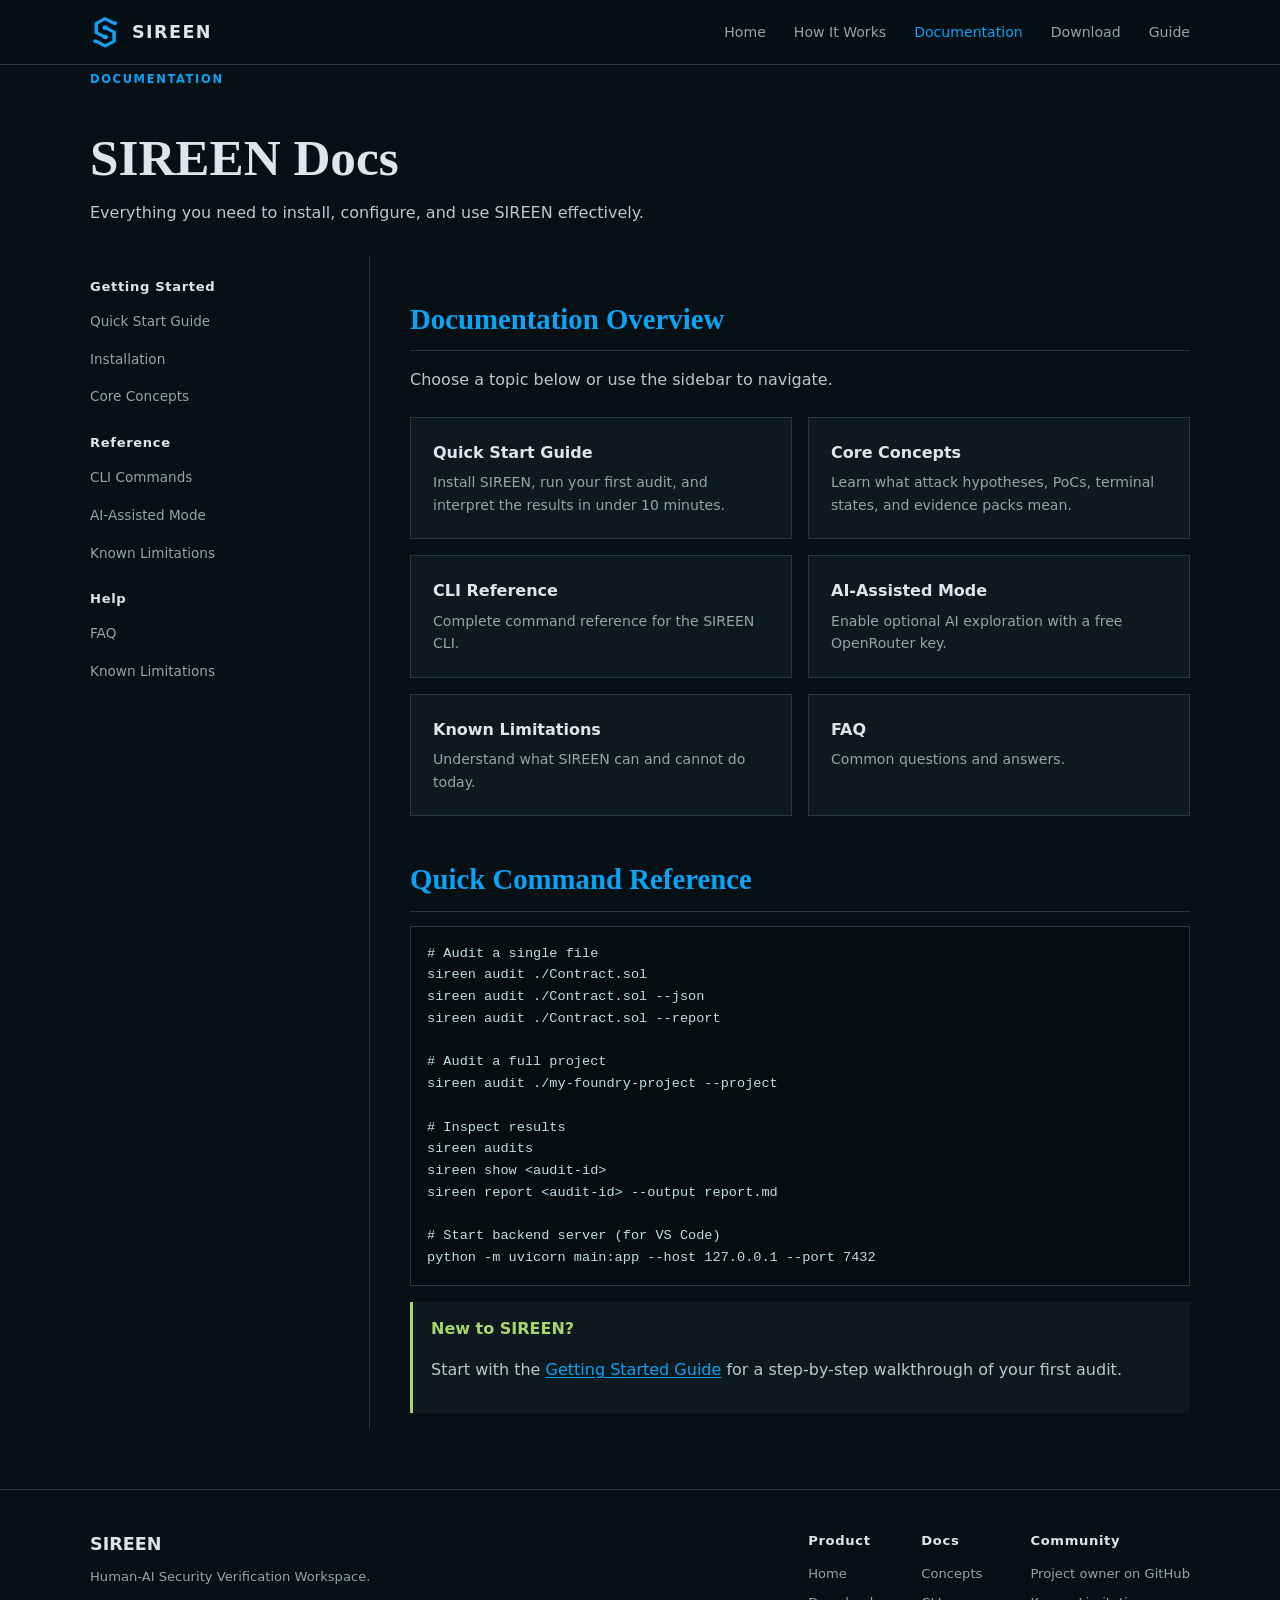
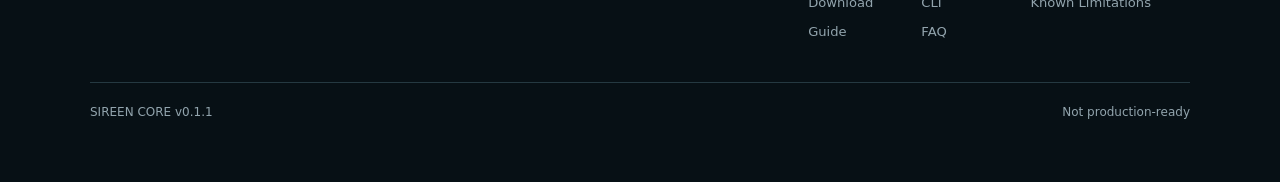
==== docs/index.html @ 5e0b79c6 "feat(website): deploy 9-page SIREEN site with honest access messaging" ====
<!doctype html>
<html lang="en">
<head>
  <meta charset="utf-8">
  <meta name="viewport" content="width=device-width, initial-scale=1">
  <title>SIREEN Documentation</title>
  <meta name="description" content="SIREEN documentation: quick start, CLI reference, concepts, AI-assisted mode, and known limitations.">
  <link rel="canonical" href="https://www.gaolaif.org/docs">

  <!-- Open Graph -->
  <meta property="og:type" content="website">
  <meta property="og:title" content="SIREEN Documentation">
  <meta property="og:description" content="SIREEN documentation: quick start, CLI reference, concepts, AI-assisted mode, and known limitations.">
  <meta property="og:url" content="https://www.gaolaif.org/docs">
  <meta property="og:image" content="https://www.gaolaif.org/og-image.png">
  <meta property="og:site_name" content="SIREEN">

  <!-- Twitter Card -->
  <meta name="twitter:card" content="summary_large_image">
  <meta name="twitter:title" content="SIREEN Documentation">
  <meta name="twitter:description" content="SIREEN documentation: quick start, CLI reference, concepts, AI-assisted mode, and known limitations.">
  <meta name="twitter:image" content="https://www.gaolaif.org/og-image.png">
  <link rel="icon" href="../icon.png">
  <style>
    :root { --ink:#dce7ed; --muted:#92a4ad; --panel:#0e191f; --line:#253941; --cyan:#0ba3f5; --lime:#a9d66c; --amber:#efbb5c; --bg:#071015; }
    * { box-sizing:border-box; } html { scroll-behavior:smooth; } body { margin:0; background:var(--bg); color:var(--ink); font:16px/1.6 system-ui, -apple-system, sans-serif; }
    a { color:var(--cyan); text-decoration:none; } a:hover { text-decoration:underline; }
    .shell { width:min(1100px, calc(100% - 40px)); margin:auto; }
    /* Accessibility: prose links must not rely on colour alone */
    main p a:not(.button), main li a, main td a { text-decoration: underline; text-underline-offset: 2px; }
    .eyebrow { color:var(--cyan); font-size:.72rem; letter-spacing:.14em; text-transform:uppercase; font-weight:600; }

    header { position:sticky; top:0; z-index:100; background:rgba(7,16,21,.92); backdrop-filter:blur(10px); border-bottom:1px solid var(--line); }
    .nav-inner { display:flex; justify-content:space-between; align-items:center; padding:16px 0; }
    .brand { display:flex; align-items:center; gap:10px; font-weight:700; letter-spacing:.08em; text-decoration:none; color:var(--ink); font-size:1.1rem; }
    .brand img { width:32px; height:32px; object-fit:contain; }
    .desktop-nav { display:flex; gap:28px; align-items:center; }
    .desktop-nav a { text-decoration:none; color:var(--muted); font-size:.88rem; transition:color .2s; }
    .desktop-nav a:hover { color:var(--cyan); }
    .mobile-menu-btn { display:none; background:none; border:1px solid var(--line); color:var(--muted); padding:8px 12px; cursor:pointer; }
    .mobile-nav { display:none; padding:16px 0; border-top:1px solid var(--line); }
    .mobile-nav a { display:block; padding:10px 0; color:var(--muted); text-decoration:none; font-size:.9rem; }

    h1 { margin:40px 0 16px; font-family:Georgia,serif; font-size:clamp(2rem,5vw,3.2rem); line-height:1.05; }
    h2 { margin:40px 0 14px; font-family:Georgia,serif; font-size:clamp(1.3rem,3.5vw,1.8rem); color:var(--cyan); }
    h3 { margin:24px 0 10px; font-size:1.05rem; color:var(--ink); }
    p { max-width:780px; color:#b9c8ce; }
    ul, ol { color:var(--muted); max-width:780px; }
    li { margin-bottom:6px; }
    pre { font-family:ui-monospace, SFMono-Regular, Consolas, monospace; display:block; overflow:auto; overflow-wrap:anywhere; padding:16px; border:1px solid var(--line); background:#050d11; color:#c1dce8; font-size:.85rem; line-height:1.6; margin:14px 0; }
    code { font-family:ui-monospace, SFMono-Regular, Consolas, monospace; background:#050d11; color:#c1dce8; padding:2px 6px; border:1px solid var(--line); font-size:.88rem; }

    .doc-grid { display:grid; grid-template-columns:280px 1fr; gap:40px; margin-top:30px; }
    .sidebar { border-right:1px solid var(--line); padding-right:24px; }
    .sidebar b { display:block; color:var(--ink); font-size:.82rem; margin:20px 0 10px; letter-spacing:.05em; }
    .sidebar a { display:block; color:var(--muted); text-decoration:none; font-size:.85rem; margin-bottom:8px; transition:color .2s; padding:4px 0; }
    .sidebar a:hover { color:var(--cyan); }
    .sidebar a.active { color:var(--cyan); font-weight:600; }
    .content { min-width:0; }
    .content h2 { border-bottom:1px solid var(--line); padding-bottom:8px; }

    .warning { padding:14px 18px; border-left:3px solid var(--amber); background:#0e191f; margin:16px 0; }
    .warning b { color:var(--amber); }
    .warning p { color:var(--muted); font-size:.85rem; margin:6px 0 0; }
    .tip { padding:14px 18px; border-left:3px solid var(--lime); background:#0e191f; margin:16px 0; }
    .tip b { color:var(--lime); }

    .card-grid { display:grid; grid-template-columns:repeat(2,1fr); gap:16px; margin:24px 0; }
    .card { padding:22px; border:1px solid var(--line); background:var(--panel); }
    .card b { display:block; color:var(--ink); margin-bottom:6px; }
    .card p { color:var(--muted); font-size:.88rem; margin:0; }

    footer { padding:40px 0 60px; border-top:1px solid var(--line); margin-top:60px; }
    .footer-inner { display:flex; justify-content:space-between; align-items:flex-start; gap:40px; flex-wrap:wrap; }
    .footer-brand { max-width:300px; }
    .footer-brand b { color:var(--ink); font-size:1.1rem; }
    .footer-brand p { color:var(--muted); font-size:.82rem; margin:8px 0 0; }
    .footer-links { display:flex; gap:48px; flex-wrap:wrap; }
    .footer-col b { display:block; color:var(--ink); font-size:.82rem; margin-bottom:12px; letter-spacing:.05em; }
    .footer-col a { display:block; color:var(--muted); text-decoration:none; font-size:.82rem; margin-bottom:8px; transition:color .2s; }
    .footer-col a:hover { color:var(--cyan); }
    .footer-bottom { margin-top:32px; padding-top:20px; border-top:1px solid var(--line); display:flex; justify-content:space-between; color:var(--muted); font-size:.75rem; flex-wrap:wrap; gap:12px; }

    @media (max-width:800px) {
      .doc-grid { grid-template-columns:1fr; }
      .sidebar { border-right:none; border-bottom:1px solid var(--line); padding-right:0; padding-bottom:20px; }
      .desktop-nav { display:none; }
      .mobile-menu-btn { display:block; }
      .mobile-nav.open { display:block; }
      table { display:block; overflow-x:auto; -webkit-overflow-scrolling:touch; }
      .card-grid { grid-template-columns:1fr; }
    }
  </style>
</head>
<body>
  <header>
    <div class="shell">
      <div class="nav-inner">
        <a class="brand" href="../index.html"><img src="../icon.png" alt="SIREEN logo">SIREEN</a>
        <nav class="desktop-nav">
          <a href="../index.html">Home</a>
          <a href="../index.html#how-it-works">How It Works</a>
          <a href="index.html" style="color:var(--cyan);">Documentation</a>
          <a href="../sireen/download.html">Download</a>
          <a href="../guide.html">Guide</a>
        </nav>
        <button class="mobile-menu-btn" onclick="document.querySelector('.mobile-nav').classList.toggle('open')" aria-label="Toggle menu">☰</button>
      </div>
      <nav class="mobile-nav">
        <a href="../index.html">Home</a>
        <a href="../index.html#how-it-works">How It Works</a>
        <a href="index.html">Documentation</a>
        <a href="../sireen/download.html">Download</a>
        <a href="../guide.html">Guide</a>
      </nav>
    </div>
  </header>

  <main>
    <div class="shell">
      <span class="eyebrow">Documentation</span>
      <h1>SIREEN Docs</h1>
      <p>Everything you need to install, configure, and use SIREEN effectively.</p>

      <div class="doc-grid">
        <aside class="sidebar">
          <b>Getting Started</b>
          <a href="../guide.html">Quick Start Guide</a>
          <a href="../sireen/download.html">Installation</a>
          <a href="concepts.html">Core Concepts</a>

          <b>Reference</b>
          <a href="cli.html">CLI Commands</a>
          <a href="ai-mode.html">AI-Assisted Mode</a>
          <a href="limitations.html">Known Limitations</a>

          <b>Help</b>
          <a href="faq.html">FAQ</a>
          <a href="limitations.html">Known Limitations</a>
        </aside>

        <div class="content">
          <h2>Documentation Overview</h2>
          <p>Choose a topic below or use the sidebar to navigate.</p>

          <div class="card-grid">
            <a href="../guide.html" class="card" style="text-decoration:none;">
              <b>Quick Start Guide</b>
              <p>Install SIREEN, run your first audit, and interpret the results in under 10 minutes.</p>
            </a>
            <a href="concepts.html" class="card" style="text-decoration:none;">
              <b>Core Concepts</b>
              <p>Learn what attack hypotheses, PoCs, terminal states, and evidence packs mean.</p>
            </a>
            <a href="cli.html" class="card" style="text-decoration:none;">
              <b>CLI Reference</b>
              <p>Complete command reference for the SIREEN CLI.</p>
            </a>
            <a href="ai-mode.html" class="card" style="text-decoration:none;">
              <b>AI-Assisted Mode</b>
              <p>Enable optional AI exploration with a free OpenRouter key.</p>
            </a>
            <a href="limitations.html" class="card" style="text-decoration:none;">
              <b>Known Limitations</b>
              <p>Understand what SIREEN can and cannot do today.</p>
            </a>
            <a href="faq.html" class="card" style="text-decoration:none;">
              <b>FAQ</b>
              <p>Common questions and answers.</p>
            </a>
          </div>

          <h2>Quick Command Reference</h2>
          <pre># Audit a single file
sireen audit ./Contract.sol
sireen audit ./Contract.sol --json
sireen audit ./Contract.sol --report

# Audit a full project
sireen audit ./my-foundry-project --project

# Inspect results
sireen audits
sireen show &lt;audit-id&gt;
sireen report &lt;audit-id&gt; --output report.md

# Start backend server (for VS Code)
python -m uvicorn main:app --host 127.0.0.1 --port 7432</pre>

          <div class="tip">
            <b>New to SIREEN?</b>
            <p>Start with the <a href="../guide.html">Getting Started Guide</a> for a step-by-step walkthrough of your first audit.</p>
          </div>
        </div>
      </div>
    </div>
  </main>

  <footer>
    <div class="shell">
      <div class="footer-inner">
        <div class="footer-brand">
          <b>SIREEN</b>
          <p>Human-AI Security Verification Workspace.</p>
        </div>
        <div class="footer-links">
          <div class="footer-col">
            <b>Product</b>
            <a href="../index.html">Home</a>
            <a href="../sireen/download.html">Download</a>
            <a href="../guide.html">Guide</a>
          </div>
          <div class="footer-col">
            <b>Docs</b>
            <a href="concepts.html">Concepts</a>
            <a href="cli.html">CLI</a>
            <a href="faq.html">FAQ</a>
          </div>
          <div class="footer-col">
            <b>Community</b>
            <a href="https://github.com/0766243478">Project owner on GitHub</a>
            <a href="limitations.html">Known Limitations</a>
          </div>
        </div>
      </div>
      <div class="footer-bottom">
        <span>SIREEN CORE v0.1.1</span>
        <span>Not production-ready</span>
      </div>
    </div>
  </footer>
</body>
</html>
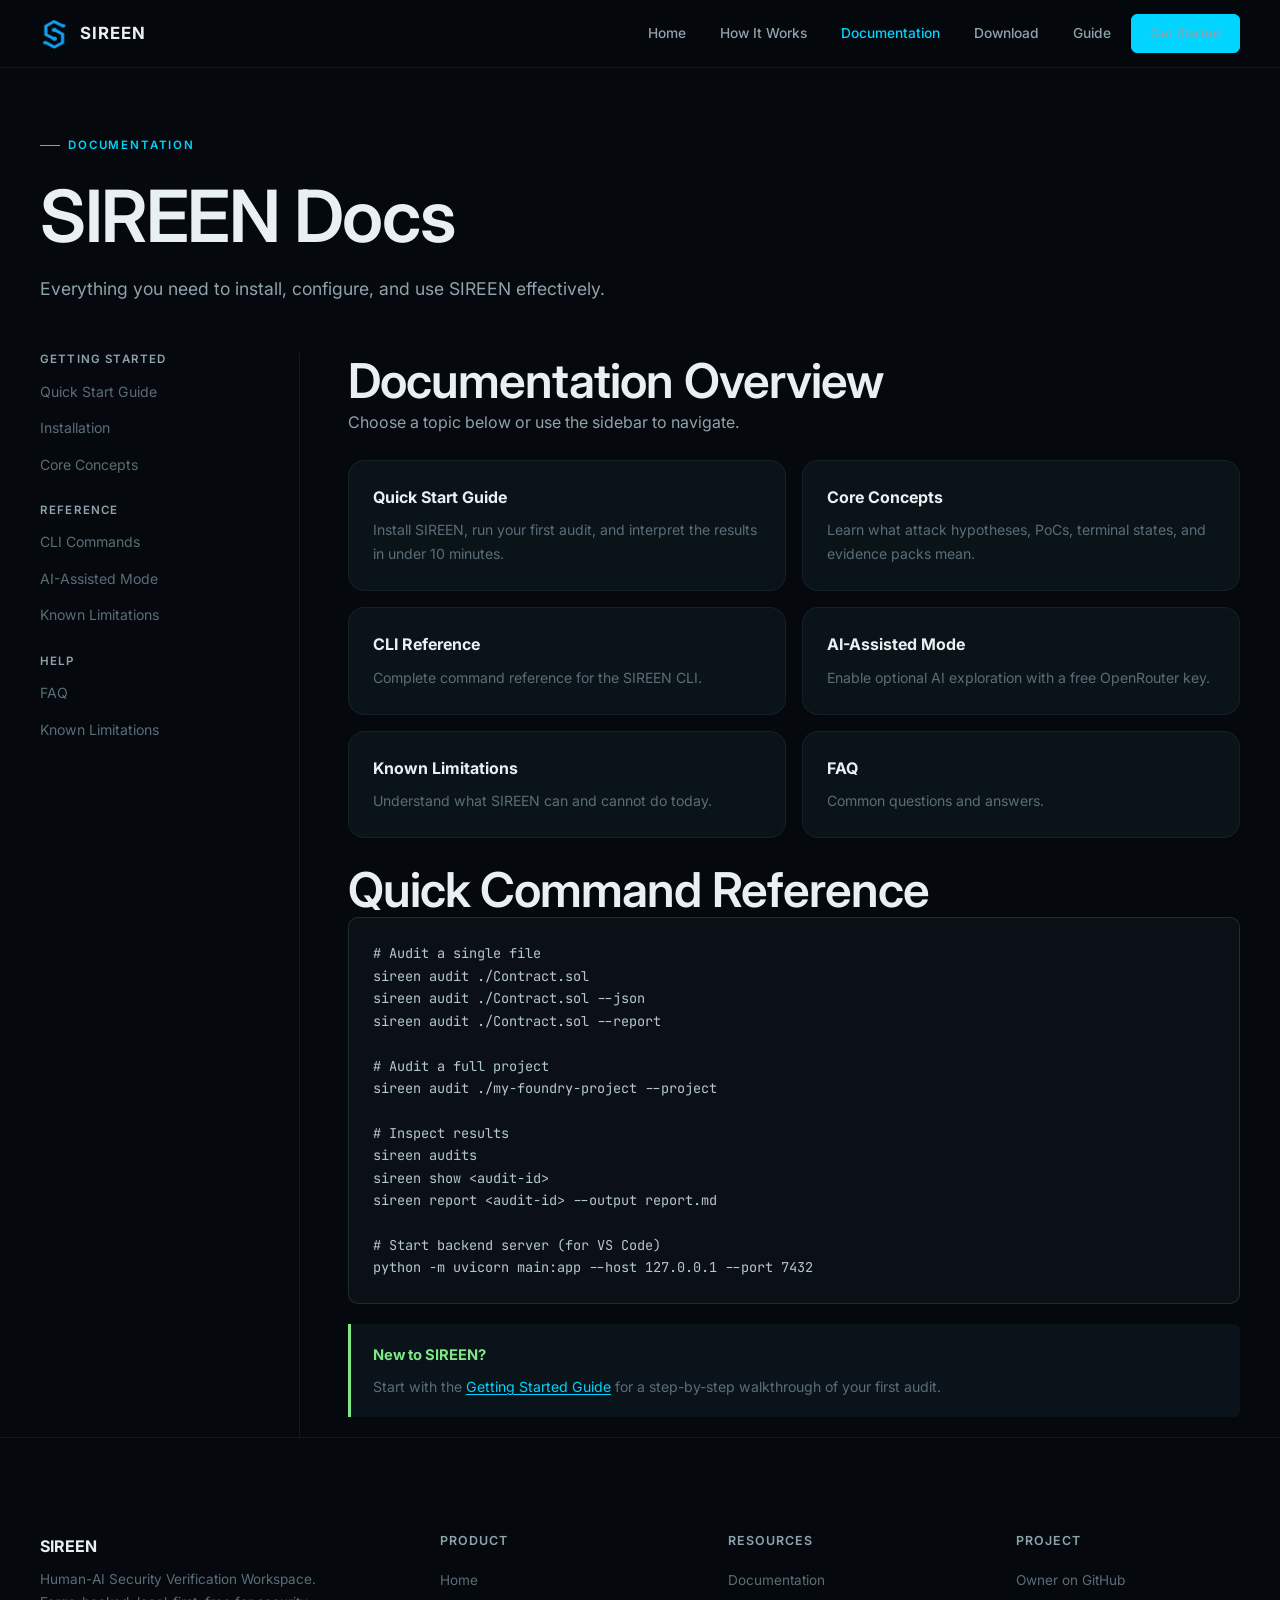
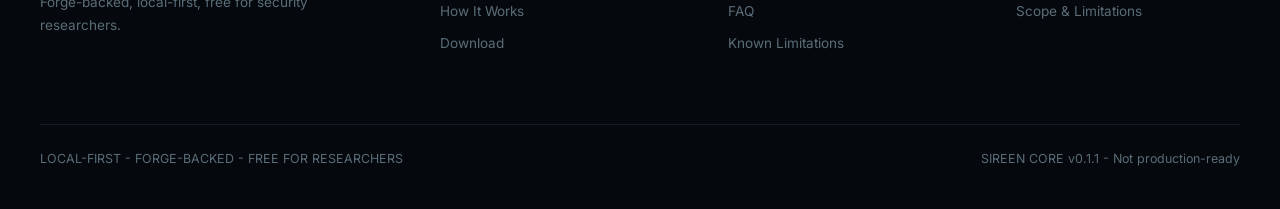
==== commit bb885122: "feat(design): premium redesign of all 9 pages with shared design system - Add shared CSS design syst" ====
--- a/docs/index.html
+++ b/docs/index.html
@@ -21,90 +21,125 @@
   <meta name="twitter:description" content="SIREEN documentation: quick start, CLI reference, concepts, AI-assisted mode, and known limitations.">
   <meta name="twitter:image" content="https://www.gaolaif.org/og-image.png">
   <link rel="icon" href="../icon.png">
+
+  <!-- Fonts -->
+  <link rel="preconnect" href="https://fonts.googleapis.com">
+  <link rel="preconnect" href="https://fonts.gstatic.com" crossorigin>
+  <link href="https://fonts.googleapis.com/css2?family=Inter:wght@400;500;600;700&family=JetBrains+Mono:wght@400;500&display=swap" rel="stylesheet">
+
+  <link rel="stylesheet" href="../assets/sireen.css">
   <style>
-    :root { --ink:#dce7ed; --muted:#92a4ad; --panel:#0e191f; --line:#253941; --cyan:#0ba3f5; --lime:#a9d66c; --amber:#efbb5c; --bg:#071015; }
-    * { box-sizing:border-box; } html { scroll-behavior:smooth; } body { margin:0; background:var(--bg); color:var(--ink); font:16px/1.6 system-ui, -apple-system, sans-serif; }
-    a { color:var(--cyan); text-decoration:none; } a:hover { text-decoration:underline; }
-    .shell { width:min(1100px, calc(100% - 40px)); margin:auto; }
-    /* Accessibility: prose links must not rely on colour alone */
-    main p a:not(.button), main li a, main td a { text-decoration: underline; text-underline-offset: 2px; }
-    .eyebrow { color:var(--cyan); font-size:.72rem; letter-spacing:.14em; text-transform:uppercase; font-weight:600; }
-
-    header { position:sticky; top:0; z-index:100; background:rgba(7,16,21,.92); backdrop-filter:blur(10px); border-bottom:1px solid var(--line); }
-    .nav-inner { display:flex; justify-content:space-between; align-items:center; padding:16px 0; }
-    .brand { display:flex; align-items:center; gap:10px; font-weight:700; letter-spacing:.08em; text-decoration:none; color:var(--ink); font-size:1.1rem; }
-    .brand img { width:32px; height:32px; object-fit:contain; }
-    .desktop-nav { display:flex; gap:28px; align-items:center; }
-    .desktop-nav a { text-decoration:none; color:var(--muted); font-size:.88rem; transition:color .2s; }
-    .desktop-nav a:hover { color:var(--cyan); }
-    .mobile-menu-btn { display:none; background:none; border:1px solid var(--line); color:var(--muted); padding:8px 12px; cursor:pointer; }
-    .mobile-nav { display:none; padding:16px 0; border-top:1px solid var(--line); }
-    .mobile-nav a { display:block; padding:10px 0; color:var(--muted); text-decoration:none; font-size:.9rem; }
-
-    h1 { margin:40px 0 16px; font-family:Georgia,serif; font-size:clamp(2rem,5vw,3.2rem); line-height:1.05; }
-    h2 { margin:40px 0 14px; font-family:Georgia,serif; font-size:clamp(1.3rem,3.5vw,1.8rem); color:var(--cyan); }
-    h3 { margin:24px 0 10px; font-size:1.05rem; color:var(--ink); }
-    p { max-width:780px; color:#b9c8ce; }
-    ul, ol { color:var(--muted); max-width:780px; }
-    li { margin-bottom:6px; }
-    pre { font-family:ui-monospace, SFMono-Regular, Consolas, monospace; display:block; overflow:auto; overflow-wrap:anywhere; padding:16px; border:1px solid var(--line); background:#050d11; color:#c1dce8; font-size:.85rem; line-height:1.6; margin:14px 0; }
-    code { font-family:ui-monospace, SFMono-Regular, Consolas, monospace; background:#050d11; color:#c1dce8; padding:2px 6px; border:1px solid var(--line); font-size:.88rem; }
-
-    .doc-grid { display:grid; grid-template-columns:280px 1fr; gap:40px; margin-top:30px; }
-    .sidebar { border-right:1px solid var(--line); padding-right:24px; }
-    .sidebar b { display:block; color:var(--ink); font-size:.82rem; margin:20px 0 10px; letter-spacing:.05em; }
-    .sidebar a { display:block; color:var(--muted); text-decoration:none; font-size:.85rem; margin-bottom:8px; transition:color .2s; padding:4px 0; }
-    .sidebar a:hover { color:var(--cyan); }
-    .sidebar a.active { color:var(--cyan); font-weight:600; }
-    .content { min-width:0; }
-    .content h2 { border-bottom:1px solid var(--line); padding-bottom:8px; }
-
-    .warning { padding:14px 18px; border-left:3px solid var(--amber); background:#0e191f; margin:16px 0; }
-    .warning b { color:var(--amber); }
-    .warning p { color:var(--muted); font-size:.85rem; margin:6px 0 0; }
-    .tip { padding:14px 18px; border-left:3px solid var(--lime); background:#0e191f; margin:16px 0; }
-    .tip b { color:var(--lime); }
-
-    .card-grid { display:grid; grid-template-columns:repeat(2,1fr); gap:16px; margin:24px 0; }
-    .card { padding:22px; border:1px solid var(--line); background:var(--panel); }
-    .card b { display:block; color:var(--ink); margin-bottom:6px; }
-    .card p { color:var(--muted); font-size:.88rem; margin:0; }
-
-    footer { padding:40px 0 60px; border-top:1px solid var(--line); margin-top:60px; }
-    .footer-inner { display:flex; justify-content:space-between; align-items:flex-start; gap:40px; flex-wrap:wrap; }
-    .footer-brand { max-width:300px; }
-    .footer-brand b { color:var(--ink); font-size:1.1rem; }
-    .footer-brand p { color:var(--muted); font-size:.82rem; margin:8px 0 0; }
-    .footer-links { display:flex; gap:48px; flex-wrap:wrap; }
-    .footer-col b { display:block; color:var(--ink); font-size:.82rem; margin-bottom:12px; letter-spacing:.05em; }
-    .footer-col a { display:block; color:var(--muted); text-decoration:none; font-size:.82rem; margin-bottom:8px; transition:color .2s; }
-    .footer-col a:hover { color:var(--cyan); }
-    .footer-bottom { margin-top:32px; padding-top:20px; border-top:1px solid var(--line); display:flex; justify-content:space-between; color:var(--muted); font-size:.75rem; flex-wrap:wrap; gap:12px; }
-
-    @media (max-width:800px) {
-      .doc-grid { grid-template-columns:1fr; }
-      .sidebar { border-right:none; border-bottom:1px solid var(--line); padding-right:0; padding-bottom:20px; }
-      .desktop-nav { display:none; }
-      .mobile-menu-btn { display:block; }
-      .mobile-nav.open { display:block; }
-      table { display:block; overflow-x:auto; -webkit-overflow-scrolling:touch; }
-      .card-grid { grid-template-columns:1fr; }
+    /* ── Page-specific layout ─────────────────────────────── */
+    .page-header { padding: 60px 0 20px; }
+    .page-header h1 { margin: 20px 0 16px; }
+    .page-header p { max-width: 640px; font-size: 1.1rem; color: var(--text-secondary); }
+
+    /* ── Doc grid with sidebar ────────────────────────────── */
+    .doc-grid {
+      display: grid;
+      grid-template-columns: 260px 1fr;
+      gap: 48px;
+      margin-top: 30px;
+    }
+    .sidebar {
+      border-right: 1px solid var(--border-subtle);
+      padding-right: 24px;
+    }
+    .sidebar h4 {
+      font-size: 0.72rem;
+      font-weight: 600;
+      letter-spacing: 0.1em;
+      text-transform: uppercase;
+      color: var(--text-secondary);
+      margin: 24px 0 10px;
+    }
+    .sidebar h4:first-child { margin-top: 0; }
+    .sidebar a {
+      display: block;
+      color: var(--text-muted);
+      font-size: 0.88rem;
+      margin-bottom: 6px;
+      transition: color var(--transition-fast);
+      padding: 4px 0;
+      text-decoration: none;
+    }
+    .sidebar a:hover { color: var(--accent-cyan); }
+    .sidebar a.active { color: var(--accent-cyan); font-weight: 600; }
+    .content { min-width: 0; }
+
+    /* ── Card grid ────────────────────────────────────────── */
+    .card-grid {
+      display: grid;
+      grid-template-columns: repeat(2, 1fr);
+      gap: 16px;
+      margin: 24px 0;
+    }
+    .card-grid .card {
+      text-decoration: none;
+      padding: 24px;
+    }
+    .card-grid .card b {
+      display: block;
+      color: var(--text-primary);
+      margin-bottom: 8px;
+      font-size: 1rem;
+    }
+    .card-grid .card p {
+      color: var(--text-muted);
+      font-size: 0.88rem;
+      margin: 0;
+    }
+
+    /* ── Tip ──────────────────────────────────────────────── */
+    .tip {
+      padding: 18px 22px;
+      border-left: 3px solid var(--accent-lime);
+      background: var(--bg-card);
+      border-radius: 0 var(--radius-sm) var(--radius-sm) 0;
+      margin: 20px 0;
+    }
+    .tip b { color: var(--accent-lime); font-size: 0.92rem; }
+    .tip p { color: var(--text-muted); font-size: 0.88rem; margin: 8px 0 0; }
+
+    /* ── Prose links accessibility ────────────────────────── */
+    main p a:not(.btn), main li a, main td a {
+      text-decoration: underline;
+      text-underline-offset: 2px;
+      color: var(--accent-cyan);
+    }
+    main p a:not(.btn):hover, main li a:hover, main td a:hover {
+      color: #33ddff;
+    }
+
+    /* ── Responsive ───────────────────────────────────────── */
+    @media (max-width: 900px) {
+      .doc-grid { grid-template-columns: 1fr; }
+      .sidebar { border-right: none; border-bottom: 1px solid var(--border-subtle); padding-right: 0; padding-bottom: 20px; }
+      .card-grid { grid-template-columns: 1fr; }
+      .page-header { padding: 40px 0 16px; }
     }
   </style>
 </head>
 <body>
-  <header>
+
+  <header class="site-header">
     <div class="shell">
       <div class="nav-inner">
-        <a class="brand" href="../index.html"><img src="../icon.png" alt="SIREEN logo">SIREEN</a>
+        <a class="brand" href="https://www.gaolaif.org/">
+          <img src="../icon.png" alt="SIREEN">
+          <span>SIREEN</span>
+        </a>
         <nav class="desktop-nav">
           <a href="../index.html">Home</a>
           <a href="../index.html#how-it-works">How It Works</a>
-          <a href="index.html" style="color:var(--cyan);">Documentation</a>
+          <a href="index.html" class="active">Documentation</a>
           <a href="../sireen/download.html">Download</a>
           <a href="../guide.html">Guide</a>
+          <a class="btn btn-primary" href="../sireen/download.html" style="padding:8px 18px;font-size:0.82rem;">Get Started</a>
         </nav>
-        <button class="mobile-menu-btn" onclick="document.querySelector('.mobile-nav').classList.toggle('open')" aria-label="Toggle menu">☰</button>
+        <button class="mobile-menu-btn" aria-label="Toggle menu" aria-expanded="false">
+          <svg width="20" height="20" viewBox="0 0 24 24" fill="none" stroke="currentColor" stroke-width="2"><path d="M3 12h18M3 6h18M3 18h18"/></svg>
+        </button>
       </div>
       <nav class="mobile-nav">
         <a href="../index.html">Home</a>
@@ -112,29 +147,32 @@
         <a href="index.html">Documentation</a>
         <a href="../sireen/download.html">Download</a>
         <a href="../guide.html">Guide</a>
+        <a href="../sireen/download.html" style="color:var(--accent-cyan);font-weight:600;">Get Started</a>
       </nav>
     </div>
   </header>
 
   <main>
     <div class="shell">
-      <span class="eyebrow">Documentation</span>
-      <h1>SIREEN Docs</h1>
-      <p>Everything you need to install, configure, and use SIREEN effectively.</p>
+      <div class="page-header">
+        <div class="eyebrow">Documentation</div>
+        <h1>SIREEN Docs</h1>
+        <p>Everything you need to install, configure, and use SIREEN effectively.</p>
+      </div>
 
       <div class="doc-grid">
         <aside class="sidebar">
-          <b>Getting Started</b>
+          <h4>Getting Started</h4>
           <a href="../guide.html">Quick Start Guide</a>
           <a href="../sireen/download.html">Installation</a>
           <a href="concepts.html">Core Concepts</a>
 
-          <b>Reference</b>
+          <h4>Reference</h4>
           <a href="cli.html">CLI Commands</a>
           <a href="ai-mode.html">AI-Assisted Mode</a>
           <a href="limitations.html">Known Limitations</a>
 
-          <b>Help</b>
+          <h4>Help</h4>
           <a href="faq.html">FAQ</a>
           <a href="limitations.html">Known Limitations</a>
         </aside>
@@ -143,35 +181,35 @@
           <h2>Documentation Overview</h2>
           <p>Choose a topic below or use the sidebar to navigate.</p>
 
-          <div class="card-grid">
-            <a href="../guide.html" class="card" style="text-decoration:none;">
+          <div class="card-grid stagger-grid">
+            <a href="../guide.html" class="card reveal">
               <b>Quick Start Guide</b>
               <p>Install SIREEN, run your first audit, and interpret the results in under 10 minutes.</p>
             </a>
-            <a href="concepts.html" class="card" style="text-decoration:none;">
+            <a href="concepts.html" class="card reveal">
               <b>Core Concepts</b>
               <p>Learn what attack hypotheses, PoCs, terminal states, and evidence packs mean.</p>
             </a>
-            <a href="cli.html" class="card" style="text-decoration:none;">
+            <a href="cli.html" class="card reveal">
               <b>CLI Reference</b>
               <p>Complete command reference for the SIREEN CLI.</p>
             </a>
-            <a href="ai-mode.html" class="card" style="text-decoration:none;">
+            <a href="ai-mode.html" class="card reveal">
               <b>AI-Assisted Mode</b>
               <p>Enable optional AI exploration with a free OpenRouter key.</p>
             </a>
-            <a href="limitations.html" class="card" style="text-decoration:none;">
+            <a href="limitations.html" class="card reveal">
               <b>Known Limitations</b>
               <p>Understand what SIREEN can and cannot do today.</p>
             </a>
-            <a href="faq.html" class="card" style="text-decoration:none;">
+            <a href="faq.html" class="card reveal">
               <b>FAQ</b>
               <p>Common questions and answers.</p>
             </a>
           </div>
 
           <h2>Quick Command Reference</h2>
-          <pre># Audit a single file
+          <pre class="reveal"># Audit a single file
 sireen audit ./Contract.sol
 sireen audit ./Contract.sol --json
 sireen audit ./Contract.sol --report
@@ -187,7 +225,7 @@
 # Start backend server (for VS Code)
 python -m uvicorn main:app --host 127.0.0.1 --port 7432</pre>
 
-          <div class="tip">
+          <div class="tip reveal">
             <b>New to SIREEN?</b>
             <p>Start with the <a href="../guide.html">Getting Started Guide</a> for a step-by-step walkthrough of your first audit.</p>
           </div>
@@ -196,38 +234,38 @@
     </div>
   </main>
 
-  <footer>
+  <footer class="site-footer">
     <div class="shell">
-      <div class="footer-inner">
+      <div class="footer-grid">
         <div class="footer-brand">
           <b>SIREEN</b>
-          <p>Human-AI Security Verification Workspace.</p>
-        </div>
-        <div class="footer-links">
-          <div class="footer-col">
-            <b>Product</b>
-            <a href="../index.html">Home</a>
-            <a href="../sireen/download.html">Download</a>
-            <a href="../guide.html">Guide</a>
-          </div>
-          <div class="footer-col">
-            <b>Docs</b>
-            <a href="concepts.html">Concepts</a>
-            <a href="cli.html">CLI</a>
-            <a href="faq.html">FAQ</a>
-          </div>
-          <div class="footer-col">
-            <b>Community</b>
-            <a href="https://github.com/0766243478">Project owner on GitHub</a>
-            <a href="limitations.html">Known Limitations</a>
-          </div>
+          <p>Human-AI Security Verification Workspace. Forge-backed, local-first, free for security researchers.</p>
+        </div>
+        <div class="footer-col">
+          <h4>Product</h4>
+          <a href="../index.html">Home</a>
+          <a href="../index.html#how-it-works">How It Works</a>
+          <a href="../sireen/download.html">Download</a>
+        </div>
+        <div class="footer-col">
+          <h4>Resources</h4>
+          <a href="index.html">Documentation</a>
+          <a href="faq.html">FAQ</a>
+          <a href="limitations.html">Known Limitations</a>
+        </div>
+        <div class="footer-col">
+          <h4>Project</h4>
+          <a href="https://github.com/0766243478">Owner on GitHub</a>
+          <a href="../index.html#scope">Scope &amp; Limitations</a>
         </div>
       </div>
       <div class="footer-bottom">
-        <span>SIREEN CORE v0.1.1</span>
-        <span>Not production-ready</span>
+        <span>LOCAL-FIRST - FORGE-BACKED - FREE FOR RESEARCHERS</span>
+        <span>SIREEN CORE v0.1.1 - Not production-ready</span>
       </div>
     </div>
   </footer>
+
+  <script src="../assets/sireen.js"></script>
 </body>
 </html>
--- a/assets/sireen.css
+++ b/assets/sireen.css
@@ -0,0 +1,555 @@
+/* ============================================================
+   SIREEN Premium Design System
+   ============================================================ */
+
+/* ── CSS Variables ────────────────────────────────────────── */
+:root {
+  /* Backgrounds */
+  --bg-primary: #05080c;
+  --bg-secondary: #0a1016;
+  --bg-tertiary: #0e191f;
+  --bg-elevated: #132028;
+  --bg-card: rgba(14, 25, 31, 0.7);
+
+  /* Text */
+  --text-primary: #e8f0f4;
+  --text-secondary: #8fa3ad;
+  --text-muted: #5a6d78;
+  --text-inverse: #05080c;
+
+  /* Accents */
+  --accent-cyan: #00d4ff;
+  --accent-cyan-dim: rgba(0, 212, 255, 0.08);
+  --accent-cyan-glow: rgba(0, 212, 255, 0.15);
+  --accent-lime: #7ee787;
+  --accent-amber: #fbbf24;
+  --accent-red: #f87171;
+  --accent-blue: #60a5fa;
+
+  /* Borders */
+  --border-subtle: rgba(37, 57, 65, 0.4);
+  --border-medium: rgba(37, 57, 65, 0.7);
+  --border-strong: rgba(37, 57, 65, 1);
+  --border-accent: rgba(0, 212, 255, 0.2);
+
+  /* Spacing */
+  --space-xs: 0.25rem;
+  --space-sm: 0.5rem;
+  --space-md: 1rem;
+  --space-lg: 1.5rem;
+  --space-xl: 2.5rem;
+  --space-2xl: 4rem;
+  --space-3xl: 6rem;
+  --space-4xl: 8rem;
+
+  /* Typography */
+  --font-sans: "Inter", system-ui, -apple-system, sans-serif;
+  --font-mono: "JetBrains Mono", ui-monospace, SFMono-Regular, Consolas, monospace;
+  --font-display: "Inter", system-ui, -apple-system, sans-serif;
+
+  /* Radius */
+  --radius-sm: 6px;
+  --radius-md: 10px;
+  --radius-lg: 16px;
+  --radius-xl: 24px;
+
+  /* Shadows */
+  --shadow-sm: 0 1px 2px rgba(0, 0, 0, 0.3);
+  --shadow-md: 0 4px 12px rgba(0, 0, 0, 0.4);
+  --shadow-lg: 0 8px 32px rgba(0, 0, 0, 0.5);
+  --shadow-glow: 0 0 40px rgba(0, 212, 255, 0.06);
+
+  /* Transitions */
+  --transition-fast: 150ms ease;
+  --transition-base: 250ms ease;
+  --transition-slow: 400ms ease;
+
+  /* Z-index */
+  --z-nav: 100;
+  --z-modal: 200;
+  --z-tooltip: 300;
+}
+
+/* ── Reset & Base ─────────────────────────────────────────── */
+*, *::before, *::after {
+  box-sizing: border-box;
+  margin: 0;
+  padding: 0;
+}
+
+html {
+  scroll-behavior: smooth;
+  -webkit-font-smoothing: antialiased;
+  -moz-osx-font-smoothing: grayscale;
+}
+
+body {
+  font-family: var(--font-sans);
+  font-size: 16px;
+  line-height: 1.6;
+  color: var(--text-primary);
+  background: var(--bg-primary);
+  overflow-x: hidden;
+}
+
+img {
+  max-width: 100%;
+  height: auto;
+  display: block;
+}
+
+a {
+  color: inherit;
+  text-decoration: none;
+}
+
+/* ── Typography ───────────────────────────────────────────── */
+h1, h2, h3, h4, h5, h6 {
+  font-family: var(--font-display);
+  font-weight: 600;
+  line-height: 1.15;
+  letter-spacing: -0.02em;
+  color: var(--text-primary);
+}
+
+h1 { font-size: clamp(2.5rem, 6vw, 4.5rem); }
+h2 { font-size: clamp(1.8rem, 4vw, 3rem); }
+h3 { font-size: clamp(1.3rem, 2.5vw, 1.6rem); }
+h4 { font-size: 1.15rem; }
+
+p {
+  color: var(--text-secondary);
+  line-height: 1.7;
+}
+
+/* ── Shell / Container ────────────────────────────────────── */
+.shell {
+  width: min(1200px, calc(100% - 48px));
+  margin: 0 auto;
+}
+
+.shell-narrow {
+  width: min(900px, calc(100% - 48px));
+  margin: 0 auto;
+}
+
+/* ── Eyebrow ──────────────────────────────────────────────── */
+.eyebrow {
+  display: inline-flex;
+  align-items: center;
+  gap: 8px;
+  font-size: 0.72rem;
+  font-weight: 600;
+  letter-spacing: 0.16em;
+  text-transform: uppercase;
+  color: var(--accent-cyan);
+}
+
+.eyebrow::before {
+  content: '';
+  display: inline-block;
+  width: 20px;
+  height: 1px;
+  background: var(--accent-cyan);
+}
+
+/* ── Buttons ──────────────────────────────────────────────── */
+.btn {
+  display: inline-flex;
+  align-items: center;
+  justify-content: center;
+  gap: 8px;
+  padding: 14px 28px;
+  font-size: 0.92rem;
+  font-weight: 600;
+  letter-spacing: 0.01em;
+  border-radius: var(--radius-md);
+  border: 1px solid transparent;
+  cursor: pointer;
+  transition: all var(--transition-base);
+  white-space: nowrap;
+}
+
+.btn-primary {
+  background: var(--accent-cyan);
+  color: var(--text-inverse);
+  border-color: var(--accent-cyan);
+}
+
+.btn-primary:hover {
+  background: #33ddff;
+  border-color: #33ddff;
+  box-shadow: 0 0 30px rgba(0, 212, 255, 0.25);
+  transform: translateY(-1px);
+}
+
+.btn-secondary {
+  background: transparent;
+  color: var(--text-secondary);
+  border-color: var(--border-medium);
+}
+
+.btn-secondary:hover {
+  border-color: var(--accent-cyan);
+  color: var(--accent-cyan);
+  background: var(--accent-cyan-dim);
+}
+
+.btn-ghost {
+  background: transparent;
+  color: var(--text-secondary);
+  border-color: transparent;
+  padding: 10px 16px;
+}
+
+.btn-ghost:hover {
+  color: var(--text-primary);
+  background: rgba(255, 255, 255, 0.04);
+}
+
+/* ── Cards ────────────────────────────────────────────────── */
+.card {
+  background: var(--bg-card);
+  border: 1px solid var(--border-subtle);
+  border-radius: var(--radius-lg);
+  padding: var(--space-xl);
+  transition: all var(--transition-base);
+  backdrop-filter: blur(8px);
+}
+
+.card:hover {
+  border-color: var(--border-accent);
+  box-shadow: var(--shadow-glow);
+  transform: translateY(-2px);
+}
+
+.card-icon {
+  width: 44px;
+  height: 44px;
+  display: flex;
+  align-items: center;
+  justify-content: center;
+  border-radius: var(--radius-sm);
+  background: var(--accent-cyan-dim);
+  border: 1px solid var(--border-accent);
+  margin-bottom: var(--space-md);
+}
+
+.card-icon svg {
+  width: 22px;
+  height: 22px;
+  stroke: var(--accent-cyan);
+}
+
+/* ── Code & Terminal ──────────────────────────────────────── */
+code {
+  font-family: var(--font-mono);
+  font-size: 0.88em;
+  background: rgba(0, 0, 0, 0.3);
+  padding: 2px 7px;
+  border-radius: var(--radius-sm);
+  border: 1px solid var(--border-subtle);
+  color: var(--text-primary);
+}
+
+pre {
+  font-family: var(--font-mono);
+  background: var(--bg-secondary);
+  border: 1px solid var(--border-medium);
+  border-radius: var(--radius-md);
+  padding: var(--space-lg);
+  overflow-x: auto;
+  font-size: 0.85rem;
+  line-height: 1.65;
+  color: #b5c8cf;
+}
+
+pre code {
+  background: none;
+  border: none;
+  padding: 0;
+  font-size: inherit;
+}
+
+/* Syntax highlighting */
+.token-keyword { color: #7dd3fc; }
+.token-string { color: #7ee787; }
+.token-comment { color: #5a6d78; }
+.token-number { color: #fbbf24; }
+.token-tag { color: #fbbf24; }
+.token-function { color: #60a5fa; }
+
+/* ── Section Base ─────────────────────────────────────────── */
+.section {
+  padding: var(--space-4xl) 0;
+  position: relative;
+}
+
+.section-lead {
+  max-width: 640px;
+  color: var(--text-secondary);
+  font-size: 1.1rem;
+  line-height: 1.7;
+  margin-top: var(--space-md);
+}
+
+/* ── Navigation ───────────────────────────────────────────── */
+.site-header {
+  position: sticky;
+  top: 0;
+  z-index: var(--z-nav);
+  background: rgba(5, 8, 12, 0.85);
+  backdrop-filter: blur(20px) saturate(1.2);
+  border-bottom: 1px solid var(--border-subtle);
+}
+
+.nav-inner {
+  display: flex;
+  justify-content: space-between;
+  align-items: center;
+  padding: 14px 0;
+}
+
+.brand {
+  display: flex;
+  align-items: center;
+  gap: 10px;
+  font-weight: 700;
+  font-size: 1.05rem;
+  letter-spacing: 0.06em;
+  color: var(--text-primary);
+}
+
+.brand img {
+  width: 30px;
+  height: 30px;
+  object-fit: contain;
+}
+
+.desktop-nav {
+  display: flex;
+  align-items: center;
+  gap: 6px;
+}
+
+.desktop-nav a {
+  padding: 8px 14px;
+  font-size: 0.86rem;
+  font-weight: 500;
+  color: var(--text-secondary);
+  border-radius: var(--radius-sm);
+  transition: all var(--transition-fast);
+}
+
+.desktop-nav a:hover {
+  color: var(--text-primary);
+  background: rgba(255, 255, 255, 0.04);
+}
+
+.desktop-nav a.active {
+  color: var(--accent-cyan);
+}
+
+.mobile-menu-btn {
+  display: none;
+  background: none;
+  border: 1px solid var(--border-medium);
+  color: var(--text-secondary);
+  padding: 8px 12px;
+  border-radius: var(--radius-sm);
+  cursor: pointer;
+}
+
+.mobile-nav {
+  display: none;
+  padding: var(--space-md) 0;
+  border-top: 1px solid var(--border-subtle);
+}
+
+.mobile-nav.open {
+  display: block;
+}
+
+.mobile-nav a {
+  display: block;
+  padding: 10px 0;
+  color: var(--text-secondary);
+  font-size: 0.92rem;
+}
+
+/* ── Footer ───────────────────────────────────────────────── */
+.site-footer {
+  border-top: 1px solid var(--border-subtle);
+  padding: var(--space-3xl) 0 var(--space-xl);
+}
+
+.footer-grid {
+  display: grid;
+  grid-template-columns: 1.5fr repeat(3, 1fr);
+  gap: var(--space-2xl);
+}
+
+.footer-brand p {
+  color: var(--text-muted);
+  font-size: 0.85rem;
+  margin-top: var(--space-sm);
+  max-width: 280px;
+}
+
+.footer-col h4 {
+  font-size: 0.78rem;
+  font-weight: 600;
+  letter-spacing: 0.08em;
+  text-transform: uppercase;
+  color: var(--text-secondary);
+  margin-bottom: var(--space-md);
+}
+
+.footer-col a {
+  display: block;
+  color: var(--text-muted);
+  font-size: 0.85rem;
+  padding: 5px 0;
+  transition: color var(--transition-fast);
+}
+
+.footer-col a:hover {
+  color: var(--accent-cyan);
+}
+
+.footer-bottom {
+  margin-top: var(--space-2xl);
+  padding-top: var(--space-lg);
+  border-top: 1px solid var(--border-subtle);
+  display: flex;
+  justify-content: space-between;
+  color: var(--text-muted);
+  font-size: 0.78rem;
+  flex-wrap: wrap;
+  gap: var(--space-sm);
+}
+
+/* ── Animations ───────────────────────────────────────────── */
+@keyframes fadeInUp {
+  from { opacity: 0; transform: translateY(24px); }
+  to { opacity: 1; transform: translateY(0); }
+}
+
+@keyframes fadeIn {
+  from { opacity: 0; }
+  to { opacity: 1; }
+}
+
+@keyframes slideInLeft {
+  from { opacity: 0; transform: translateX(-20px); }
+  to { opacity: 1; transform: translateX(0); }
+}
+
+@keyframes pulse {
+  0%, 100% { opacity: 1; }
+  50% { opacity: 0.5; }
+}
+
+@keyframes float {
+  0%, 100% { transform: translateY(0); }
+  50% { transform: translateY(-6px); }
+}
+
+@keyframes shimmer {
+  0% { background-position: -200% 0; }
+  100% { background-position: 200% 0; }
+}
+
+@keyframes gridPulse {
+  0%, 100% { opacity: 0.03; }
+  50% { opacity: 0.08; }
+}
+
+.animate-fade-in {
+  animation: fadeIn 0.6s ease forwards;
+}
+
+.animate-fade-up {
+  animation: fadeInUp 0.7s ease forwards;
+}
+
+/* Intersection Observer trigger classes */
+.reveal {
+  opacity: 0;
+  transform: translateY(20px);
+  transition: opacity 0.6s ease, transform 0.6s ease;
+}
+
+.reveal.visible {
+  opacity: 1;
+  transform: translateY(0);
+}
+
+.reveal-delay-1 { transition-delay: 0.1s; }
+.reveal-delay-2 { transition-delay: 0.2s; }
+.reveal-delay-3 { transition-delay: 0.3s; }
+.reveal-delay-4 { transition-delay: 0.4s; }
+.reveal-delay-5 { transition-delay: 0.5s; }
+
+/* Stagger for grids */
+.stagger-grid > *:nth-child(1) { transition-delay: 0.05s; }
+.stagger-grid > *:nth-child(2) { transition-delay: 0.1s; }
+.stagger-grid > *:nth-child(3) { transition-delay: 0.15s; }
+.stagger-grid > *:nth-child(4) { transition-delay: 0.2s; }
+.stagger-grid > *:nth-child(5) { transition-delay: 0.25s; }
+.stagger-grid > *:nth-child(6) { transition-delay: 0.3s; }
+
+/* ── Reduced Motion ───────────────────────────────────────── */
+@media (prefers-reduced-motion: reduce) {
+  *, *::before, *::after {
+    animation-duration: 0.01ms !important;
+    animation-iteration-count: 1 !important;
+    transition-duration: 0.01ms !important;
+  }
+  .reveal {
+    opacity: 1;
+    transform: none;
+  }
+}
+
+/* ── Responsive ───────────────────────────────────────────── */
+@media (max-width: 900px) {
+  .desktop-nav { display: none; }
+  .mobile-menu-btn { display: block; }
+  .section { padding: var(--space-3xl) 0; }
+  .footer-grid {
+    grid-template-columns: 1fr 1fr;
+    gap: var(--space-xl);
+  }
+  h1 { font-size: clamp(2rem, 7vw, 3rem); }
+  h2 { font-size: clamp(1.5rem, 5vw, 2.2rem); }
+}
+
+@media (max-width: 600px) {
+  .shell { width: calc(100% - 24px); }
+  .footer-grid { grid-template-columns: 1fr; }
+  .btn { padding: 12px 20px; font-size: 0.88rem; }
+  .card { padding: var(--space-lg); }
+  .section { padding: var(--space-2xl) 0; }
+}
+
+/* ── Utility ──────────────────────────────────────────────── */
+.text-center { text-align: center; }
+.text-gradient {
+  background: linear-gradient(135deg, var(--accent-cyan), var(--accent-blue));
+  -webkit-background-clip: text;
+  -webkit-text-fill-color: transparent;
+  background-clip: text;
+}
+
+.sr-only {
+  position: absolute;
+  width: 1px;
+  height: 1px;
+  padding: 0;
+  margin: -1px;
+  overflow: hidden;
+  clip: rect(0, 0, 0, 0);
+  white-space: nowrap;
+  border: 0;
+}
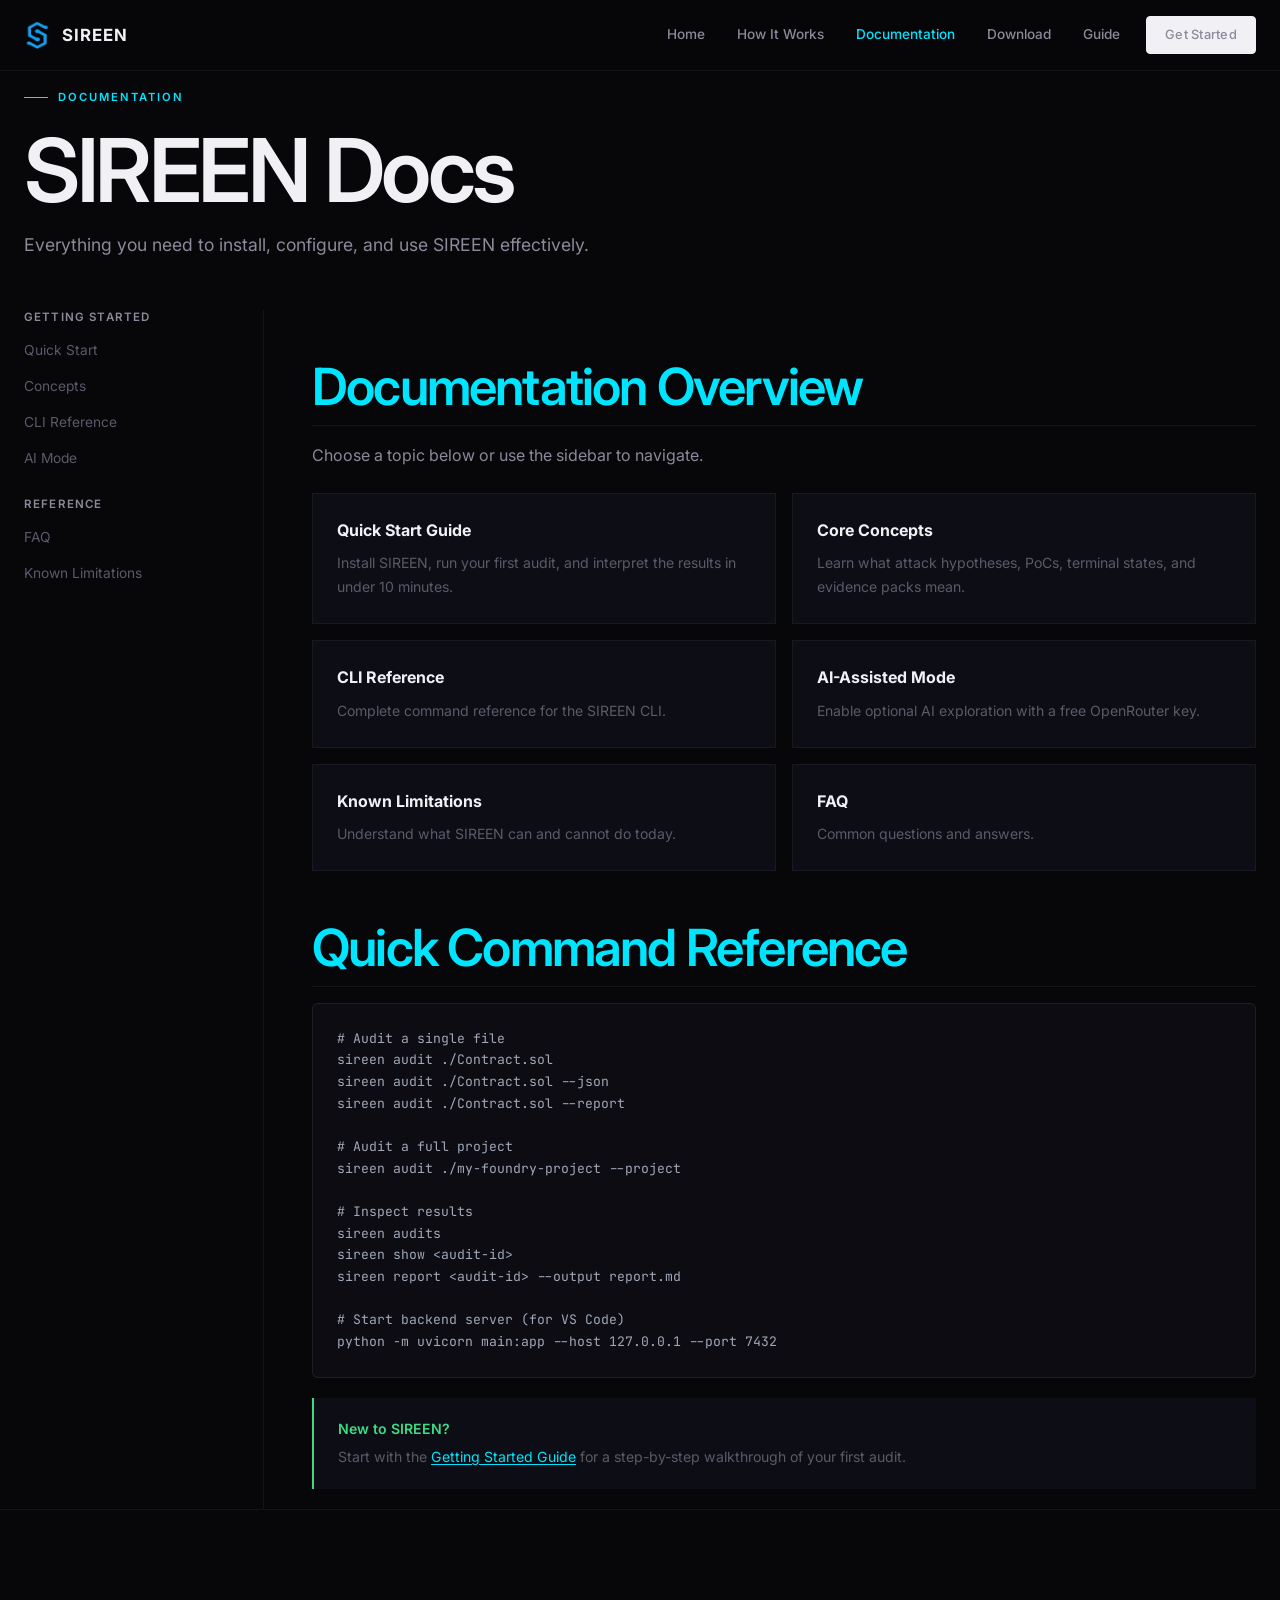
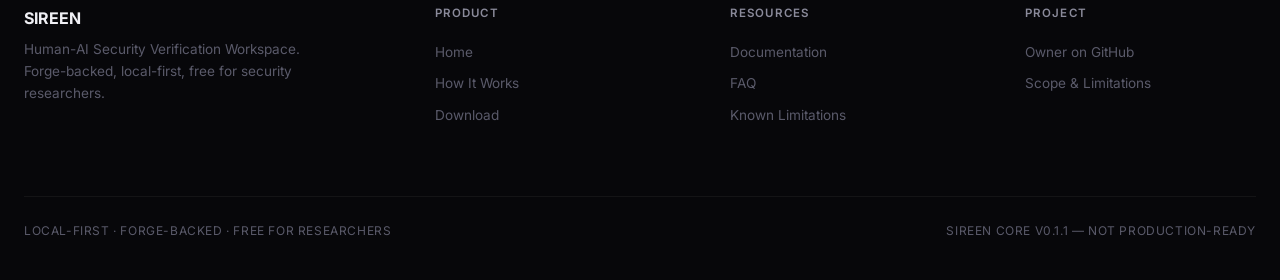
==== commit ffbc6140: "feat(design-v2): world-class premium redesign inspired by Baseten + Antigravity - New design system " ====
--- a/docs/index.html
+++ b/docs/index.html
@@ -25,19 +25,17 @@
   <!-- Fonts -->
   <link rel="preconnect" href="https://fonts.googleapis.com">
   <link rel="preconnect" href="https://fonts.gstatic.com" crossorigin>
-  <link href="https://fonts.googleapis.com/css2?family=Inter:wght@400;500;600;700&family=JetBrains+Mono:wght@400;500&display=swap" rel="stylesheet">
+  <link href="https://fonts.googleapis.com/css2?family=Inter:wght@300;400;500;600;700&family=JetBrains+Mono:wght@400;500&display=swap" rel="stylesheet">
 
   <link rel="stylesheet" href="../assets/sireen.css">
   <style>
-    /* ── Page-specific layout ─────────────────────────────── */
-    .page-header { padding: 60px 0 20px; }
+    .page-header { padding: 80px 0 20px; }
     .page-header h1 { margin: 20px 0 16px; }
     .page-header p { max-width: 640px; font-size: 1.1rem; color: var(--text-secondary); }
 
-    /* ── Doc grid with sidebar ────────────────────────────── */
     .doc-grid {
       display: grid;
-      grid-template-columns: 260px 1fr;
+      grid-template-columns: 240px 1fr;
       gap: 48px;
       margin-top: 30px;
     }
@@ -57,17 +55,14 @@
     .sidebar a {
       display: block;
       color: var(--text-muted);
-      font-size: 0.88rem;
+      font-size: 0.86rem;
       margin-bottom: 6px;
-      transition: color var(--transition-fast);
       padding: 4px 0;
-      text-decoration: none;
-    }
-    .sidebar a:hover { color: var(--accent-cyan); }
-    .sidebar a.active { color: var(--accent-cyan); font-weight: 600; }
-    .content { min-width: 0; }
-
-    /* ── Card grid ────────────────────────────────────────── */
+      transition: color var(--transition-micro);
+    }
+    .sidebar a:hover { color: var(--accent); }
+    .sidebar a.active { color: var(--accent); font-weight: 600; }
+
     .card-grid {
       display: grid;
       grid-template-columns: repeat(2, 1fr);
@@ -90,28 +85,27 @@
       margin: 0;
     }
 
-    /* ── Tip ──────────────────────────────────────────────── */
-    .tip {
-      padding: 18px 22px;
-      border-left: 3px solid var(--accent-lime);
-      background: var(--bg-card);
-      border-radius: 0 var(--radius-sm) var(--radius-sm) 0;
-      margin: 20px 0;
-    }
-    .tip b { color: var(--accent-lime); font-size: 0.92rem; }
-    .tip p { color: var(--text-muted); font-size: 0.88rem; margin: 8px 0 0; }
-
-    /* ── Prose links accessibility ────────────────────────── */
+    .content h2 {
+      margin: 48px 0 16px;
+      color: var(--accent);
+      border-bottom: 1px solid var(--border-subtle);
+      padding-bottom: 10px;
+    }
+    .content h3 {
+      margin: 28px 0 10px;
+      font-size: 1.1rem;
+      color: var(--text-primary);
+    }
+
     main p a:not(.btn), main li a, main td a {
       text-decoration: underline;
       text-underline-offset: 2px;
-      color: var(--accent-cyan);
+      color: var(--accent);
     }
     main p a:not(.btn):hover, main li a:hover, main td a:hover {
       color: #33ddff;
     }
 
-    /* ── Responsive ───────────────────────────────────────── */
     @media (max-width: 900px) {
       .doc-grid { grid-template-columns: 1fr; }
       .sidebar { border-right: none; border-bottom: 1px solid var(--border-subtle); padding-right: 0; padding-bottom: 20px; }
@@ -135,7 +129,7 @@
           <a href="index.html" class="active">Documentation</a>
           <a href="../sireen/download.html">Download</a>
           <a href="../guide.html">Guide</a>
-          <a class="btn btn-primary" href="../sireen/download.html" style="padding:8px 18px;font-size:0.82rem;">Get Started</a>
+          <a class="btn btn-primary" href="../sireen/download.html" style="padding:8px 18px;font-size:0.8rem;">Get Started</a>
         </nav>
         <button class="mobile-menu-btn" aria-label="Toggle menu" aria-expanded="false">
           <svg width="20" height="20" viewBox="0 0 24 24" fill="none" stroke="currentColor" stroke-width="2"><path d="M3 12h18M3 6h18M3 18h18"/></svg>
@@ -147,7 +141,7 @@
         <a href="index.html">Documentation</a>
         <a href="../sireen/download.html">Download</a>
         <a href="../guide.html">Guide</a>
-        <a href="../sireen/download.html" style="color:var(--accent-cyan);font-weight:600;">Get Started</a>
+        <a href="../sireen/download.html" style="color:var(--accent);font-weight:600;">Get Started</a>
       </nav>
     </div>
   </header>
@@ -163,16 +157,12 @@
       <div class="doc-grid">
         <aside class="sidebar">
           <h4>Getting Started</h4>
-          <a href="../guide.html">Quick Start Guide</a>
-          <a href="../sireen/download.html">Installation</a>
-          <a href="concepts.html">Core Concepts</a>
+          <a href="../guide.html">Quick Start</a>
+          <a href="concepts.html">Concepts</a>
+          <a href="cli.html">CLI Reference</a>
+          <a href="ai-mode.html">AI Mode</a>
 
           <h4>Reference</h4>
-          <a href="cli.html">CLI Commands</a>
-          <a href="ai-mode.html">AI-Assisted Mode</a>
-          <a href="limitations.html">Known Limitations</a>
-
-          <h4>Help</h4>
           <a href="faq.html">FAQ</a>
           <a href="limitations.html">Known Limitations</a>
         </aside>
@@ -225,7 +215,7 @@
 # Start backend server (for VS Code)
 python -m uvicorn main:app --host 127.0.0.1 --port 7432</pre>
 
-          <div class="tip reveal">
+          <div class="callout callout-tip reveal">
             <b>New to SIREEN?</b>
             <p>Start with the <a href="../guide.html">Getting Started Guide</a> for a step-by-step walkthrough of your first audit.</p>
           </div>
@@ -255,13 +245,13 @@
         </div>
         <div class="footer-col">
           <h4>Project</h4>
-          <a href="https://github.com/0766243478">Owner on GitHub</a>
-          <a href="../index.html#scope">Scope &amp; Limitations</a>
+          <a href="https://github.com/0766243478" target="_blank" rel="noopener">Owner on GitHub</a>
+          <a href="../index.html#differentiation">Scope &amp; Limitations</a>
         </div>
       </div>
       <div class="footer-bottom">
-        <span>LOCAL-FIRST - FORGE-BACKED - FREE FOR RESEARCHERS</span>
-        <span>SIREEN CORE v0.1.1 - Not production-ready</span>
+        <span>LOCAL-FIRST &middot; FORGE-BACKED &middot; FREE FOR RESEARCHERS</span>
+        <span>SIREEN CORE v0.1.1 &mdash; Not production-ready</span>
       </div>
     </div>
   </footer>
--- a/assets/sireen.css
+++ b/assets/sireen.css
@@ -1,38 +1,39 @@
 /* ============================================================
-   SIREEN Premium Design System
+   SIREEN v2 — World-Class Cybersecurity Product Design System
+   Inspired by Baseten precision + Antigravity interactivity
    ============================================================ */
 
 /* ── CSS Variables ────────────────────────────────────────── */
 :root {
-  /* Backgrounds */
-  --bg-primary: #05080c;
-  --bg-secondary: #0a1016;
-  --bg-tertiary: #0e191f;
-  --bg-elevated: #132028;
-  --bg-card: rgba(14, 25, 31, 0.7);
+  /* Backgrounds — deeper, richer */
+  --bg-primary: #07070a;
+  --bg-secondary: #0c0c12;
+  --bg-tertiary: #11111a;
+  --bg-elevated: #181822;
+  --bg-card: rgba(17, 17, 26, 0.7);
 
   /* Text */
-  --text-primary: #e8f0f4;
-  --text-secondary: #8fa3ad;
-  --text-muted: #5a6d78;
-  --text-inverse: #05080c;
-
-  /* Accents */
-  --accent-cyan: #00d4ff;
-  --accent-cyan-dim: rgba(0, 212, 255, 0.08);
-  --accent-cyan-glow: rgba(0, 212, 255, 0.15);
-  --accent-lime: #7ee787;
-  --accent-amber: #fbbf24;
-  --accent-red: #f87171;
+  --text-primary: #f0f0f5;
+  --text-secondary: #8a8a9a;
+  --text-muted: #5a5a6a;
+  --text-inverse: #07070a;
+
+  /* Accents — electric, vibrant */
+  --accent: #00e5ff;
+  --accent-dim: rgba(0, 229, 255, 0.06);
+  --accent-glow: rgba(0, 229, 255, 0.12);
+  --accent-green: #3ddc84;
+  --accent-amber: #ffb74d;
+  --accent-red: #ff6b6b;
   --accent-blue: #60a5fa;
 
-  /* Borders */
-  --border-subtle: rgba(37, 57, 65, 0.4);
-  --border-medium: rgba(37, 57, 65, 0.7);
-  --border-strong: rgba(37, 57, 65, 1);
-  --border-accent: rgba(0, 212, 255, 0.2);
-
-  /* Spacing */
+  /* Borders — extremely subtle */
+  --border-subtle: rgba(255, 255, 255, 0.05);
+  --border-medium: rgba(255, 255, 255, 0.08);
+  --border-strong: rgba(255, 255, 255, 0.12);
+  --border-accent: rgba(0, 229, 255, 0.18);
+
+  /* Spacing — generous */
   --space-xs: 0.25rem;
   --space-sm: 0.5rem;
   --space-md: 1rem;
@@ -41,33 +42,31 @@
   --space-2xl: 4rem;
   --space-3xl: 6rem;
   --space-4xl: 8rem;
+  --space-5xl: 10rem;
 
   /* Typography */
   --font-sans: "Inter", system-ui, -apple-system, sans-serif;
   --font-mono: "JetBrains Mono", ui-monospace, SFMono-Regular, Consolas, monospace;
-  --font-display: "Inter", system-ui, -apple-system, sans-serif;
-
-  /* Radius */
-  --radius-sm: 6px;
-  --radius-md: 10px;
-  --radius-lg: 16px;
-  --radius-xl: 24px;
+
+  /* Radius — sharp for precision */
+  --radius-sm: 4px;
+  --radius-md: 6px;
 
   /* Shadows */
-  --shadow-sm: 0 1px 2px rgba(0, 0, 0, 0.3);
-  --shadow-md: 0 4px 12px rgba(0, 0, 0, 0.4);
-  --shadow-lg: 0 8px 32px rgba(0, 0, 0, 0.5);
-  --shadow-glow: 0 0 40px rgba(0, 212, 255, 0.06);
+  --shadow-sm: 0 1px 2px rgba(0, 0, 0, 0.4);
+  --shadow-md: 0 4px 16px rgba(0, 0, 0, 0.5);
+  --shadow-lg: 0 8px 40px rgba(0, 0, 0, 0.6);
+  --shadow-glow: 0 0 60px rgba(0, 229, 255, 0.08);
 
   /* Transitions */
-  --transition-fast: 150ms ease;
-  --transition-base: 250ms ease;
-  --transition-slow: 400ms ease;
+  --transition-micro: 75ms cubic-bezier(0.4, 0, 0.2, 1);
+  --transition-fast: 150ms cubic-bezier(0.4, 0, 0.2, 1);
+  --transition-base: 300ms cubic-bezier(0.4, 0, 0.2, 1);
+  --transition-slow: 500ms cubic-bezier(0.4, 0, 0.2, 1);
 
   /* Z-index */
   --z-nav: 100;
-  --z-modal: 200;
-  --z-tooltip: 300;
+  --z-canvas: 0;
 }
 
 /* ── Reset & Base ─────────────────────────────────────────── */
@@ -103,54 +102,86 @@
   text-decoration: none;
 }
 
-/* ── Typography ───────────────────────────────────────────── */
+/* ── Typography Scale ─────────────────────────────────────── */
 h1, h2, h3, h4, h5, h6 {
-  font-family: var(--font-display);
+  font-family: var(--font-sans);
   font-weight: 600;
-  line-height: 1.15;
-  letter-spacing: -0.02em;
-  color: var(--text-primary);
-}
-
-h1 { font-size: clamp(2.5rem, 6vw, 4.5rem); }
-h2 { font-size: clamp(1.8rem, 4vw, 3rem); }
-h3 { font-size: clamp(1.3rem, 2.5vw, 1.6rem); }
-h4 { font-size: 1.15rem; }
+  line-height: 1.05;
+  letter-spacing: -0.03em;
+  color: var(--text-primary);
+}
+
+h1 {
+  font-size: clamp(2.8rem, 7.5vw, 5.5rem);
+  letter-spacing: -3.5px;
+  line-height: 1.0;
+}
+
+h2 {
+  font-size: clamp(1.8rem, 4.5vw, 3.2rem);
+  letter-spacing: -1.8px;
+  line-height: 1.1;
+}
+
+h3 {
+  font-size: clamp(1.2rem, 2.2vw, 1.5rem);
+  letter-spacing: -0.5px;
+  line-height: 1.25;
+}
+
+h4 {
+  font-size: 1.1rem;
+  letter-spacing: -0.3px;
+  line-height: 1.3;
+}
 
 p {
   color: var(--text-secondary);
   line-height: 1.7;
+}
+
+/* ── Grid Background Pattern ──────────────────────────────── */
+.grid-bg {
+  position: absolute;
+  inset: 0;
+  background-image:
+    linear-gradient(rgba(255,255,255,0.03) 1px, transparent 1px),
+    linear-gradient(90deg, rgba(255,255,255,0.03) 1px, transparent 1px);
+  background-size: 60px 60px;
+  mask-image: radial-gradient(ellipse 70% 60% at 50% 30%, black 15%, transparent 65%);
+  -webkit-mask-image: radial-gradient(ellipse 70% 60% at 50% 30%, black 15%, transparent 65%);
+  pointer-events: none;
 }
 
 /* ── Shell / Container ────────────────────────────────────── */
 .shell {
-  width: min(1200px, calc(100% - 48px));
+  width: min(1280px, calc(100% - 48px));
   margin: 0 auto;
 }
 
 .shell-narrow {
-  width: min(900px, calc(100% - 48px));
+  width: min(960px, calc(100% - 48px));
   margin: 0 auto;
 }
 
-/* ── Eyebrow ──────────────────────────────────────────────── */
+/* ── Eyebrow Label ────────────────────────────────────────── */
 .eyebrow {
   display: inline-flex;
   align-items: center;
-  gap: 8px;
-  font-size: 0.72rem;
+  gap: 10px;
+  font-size: 0.7rem;
   font-weight: 600;
-  letter-spacing: 0.16em;
+  letter-spacing: 0.18em;
   text-transform: uppercase;
-  color: var(--accent-cyan);
+  color: var(--accent);
 }
 
 .eyebrow::before {
   content: '';
   display: inline-block;
-  width: 20px;
+  width: 24px;
   height: 1px;
-  background: var(--accent-cyan);
+  background: var(--accent);
 }
 
 /* ── Buttons ──────────────────────────────────────────────── */
@@ -159,27 +190,28 @@
   align-items: center;
   justify-content: center;
   gap: 8px;
-  padding: 14px 28px;
-  font-size: 0.92rem;
+  padding: 14px 32px;
+  font-size: 0.88rem;
   font-weight: 600;
-  letter-spacing: 0.01em;
-  border-radius: var(--radius-md);
+  letter-spacing: 0.02em;
+  border-radius: var(--radius-sm);
   border: 1px solid transparent;
   cursor: pointer;
-  transition: all var(--transition-base);
+  transition: all var(--transition-fast);
   white-space: nowrap;
+  text-decoration: none;
 }
 
 .btn-primary {
-  background: var(--accent-cyan);
+  background: var(--text-primary);
   color: var(--text-inverse);
-  border-color: var(--accent-cyan);
+  border-color: var(--text-primary);
 }
 
 .btn-primary:hover {
-  background: #33ddff;
-  border-color: #33ddff;
-  box-shadow: 0 0 30px rgba(0, 212, 255, 0.25);
+  background: var(--accent);
+  border-color: var(--accent);
+  color: var(--text-inverse);
   transform: translateY(-1px);
 }
 
@@ -190,9 +222,9 @@
 }
 
 .btn-secondary:hover {
-  border-color: var(--accent-cyan);
-  color: var(--accent-cyan);
-  background: var(--accent-cyan-dim);
+  border-color: var(--accent);
+  color: var(--accent);
+  background: var(--accent-dim);
 }
 
 .btn-ghost {
@@ -204,49 +236,66 @@
 
 .btn-ghost:hover {
   color: var(--text-primary);
-  background: rgba(255, 255, 255, 0.04);
+  background: rgba(255,255,255,0.04);
 }
 
 /* ── Cards ────────────────────────────────────────────────── */
 .card {
   background: var(--bg-card);
   border: 1px solid var(--border-subtle);
-  border-radius: var(--radius-lg);
+  border-radius: 0;
   padding: var(--space-xl);
-  transition: all var(--transition-base);
-  backdrop-filter: blur(8px);
+  transition: all var(--transition-fast);
+  position: relative;
+}
+
+.card::before {
+  content: '';
+  position: absolute;
+  inset: -1px;
+  border: 1px solid transparent;
+  transition: border-color var(--transition-fast);
+  pointer-events: none;
+}
+
+.card:hover::before {
+  border-color: var(--border-accent);
 }
 
 .card:hover {
-  border-color: var(--border-accent);
+  background: rgba(24, 24, 34, 0.8);
+  transform: translateY(-2px);
   box-shadow: var(--shadow-glow);
-  transform: translateY(-2px);
 }
 
 .card-icon {
-  width: 44px;
-  height: 44px;
+  width: 40px;
+  height: 40px;
   display: flex;
   align-items: center;
   justify-content: center;
-  border-radius: var(--radius-sm);
-  background: var(--accent-cyan-dim);
+  background: var(--accent-dim);
   border: 1px solid var(--border-accent);
   margin-bottom: var(--space-md);
+  transition: all var(--transition-fast);
+}
+
+.card:hover .card-icon {
+  background: rgba(0, 229, 255, 0.1);
 }
 
 .card-icon svg {
-  width: 22px;
-  height: 22px;
-  stroke: var(--accent-cyan);
+  width: 20px;
+  height: 20px;
+  stroke: var(--accent);
 }
 
 /* ── Code & Terminal ──────────────────────────────────────── */
 code {
   font-family: var(--font-mono);
-  font-size: 0.88em;
-  background: rgba(0, 0, 0, 0.3);
-  padding: 2px 7px;
+  font-size: 0.86em;
+  background: rgba(0, 0, 0, 0.4);
+  padding: 2px 6px;
   border-radius: var(--radius-sm);
   border: 1px solid var(--border-subtle);
   color: var(--text-primary);
@@ -259,9 +308,9 @@
   border-radius: var(--radius-md);
   padding: var(--space-lg);
   overflow-x: auto;
-  font-size: 0.85rem;
+  font-size: 0.82rem;
   line-height: 1.65;
-  color: #b5c8cf;
+  color: #a0a8b8;
 }
 
 pre code {
@@ -274,10 +323,11 @@
 /* Syntax highlighting */
 .token-keyword { color: #7dd3fc; }
 .token-string { color: #7ee787; }
-.token-comment { color: #5a6d78; }
+.token-comment { color: #5a6a7a; font-style: italic; }
 .token-number { color: #fbbf24; }
 .token-tag { color: #fbbf24; }
 .token-function { color: #60a5fa; }
+.token-operator { color: #ff8a65; }
 
 /* ── Section Base ─────────────────────────────────────────── */
 .section {
@@ -286,7 +336,7 @@
 }
 
 .section-lead {
-  max-width: 640px;
+  max-width: 620px;
   color: var(--text-secondary);
   font-size: 1.1rem;
   line-height: 1.7;
@@ -295,19 +345,32 @@
 
 /* ── Navigation ───────────────────────────────────────────── */
 .site-header {
-  position: sticky;
+  position: fixed;
   top: 0;
+  left: 0;
+  right: 0;
   z-index: var(--z-nav);
-  background: rgba(5, 8, 12, 0.85);
-  backdrop-filter: blur(20px) saturate(1.2);
+  background: rgba(7, 7, 10, 0.75);
+  backdrop-filter: blur(24px) saturate(1.3);
+  -webkit-backdrop-filter: blur(24px) saturate(1.3);
   border-bottom: 1px solid var(--border-subtle);
+  transition: transform var(--transition-base), background var(--transition-base);
+}
+
+.site-header.hidden {
+  transform: translateY(-100%);
+}
+
+.site-header.scrolled {
+  background: rgba(7, 7, 10, 0.92);
+  border-bottom-color: var(--border-medium);
 }
 
 .nav-inner {
   display: flex;
   justify-content: space-between;
   align-items: center;
-  padding: 14px 0;
+  padding: 16px 0;
 }
 
 .brand {
@@ -321,33 +384,39 @@
 }
 
 .brand img {
-  width: 30px;
-  height: 30px;
+  width: 28px;
+  height: 28px;
   object-fit: contain;
 }
 
 .desktop-nav {
   display: flex;
   align-items: center;
-  gap: 6px;
+  gap: 4px;
 }
 
 .desktop-nav a {
   padding: 8px 14px;
-  font-size: 0.86rem;
+  font-size: 0.85rem;
   font-weight: 500;
   color: var(--text-secondary);
   border-radius: var(--radius-sm);
-  transition: all var(--transition-fast);
+  transition: all var(--transition-micro);
 }
 
 .desktop-nav a:hover {
   color: var(--text-primary);
-  background: rgba(255, 255, 255, 0.04);
+  background: rgba(255,255,255,0.04);
 }
 
 .desktop-nav a.active {
-  color: var(--accent-cyan);
+  color: var(--accent);
+}
+
+.desktop-nav .btn {
+  padding: 8px 18px;
+  font-size: 0.8rem;
+  margin-left: 8px;
 }
 
 .mobile-menu-btn {
@@ -375,6 +444,11 @@
   padding: 10px 0;
   color: var(--text-secondary);
   font-size: 0.92rem;
+  transition: color var(--transition-micro);
+}
+
+.mobile-nav a:hover {
+  color: var(--text-primary);
 }
 
 /* ── Footer ───────────────────────────────────────────────── */
@@ -394,12 +468,13 @@
   font-size: 0.85rem;
   margin-top: var(--space-sm);
   max-width: 280px;
+  line-height: 1.6;
 }
 
 .footer-col h4 {
-  font-size: 0.78rem;
+  font-size: 0.72rem;
   font-weight: 600;
-  letter-spacing: 0.08em;
+  letter-spacing: 0.1em;
   text-transform: uppercase;
   color: var(--text-secondary);
   margin-bottom: var(--space-md);
@@ -410,11 +485,11 @@
   color: var(--text-muted);
   font-size: 0.85rem;
   padding: 5px 0;
-  transition: color var(--transition-fast);
+  transition: color var(--transition-micro);
 }
 
 .footer-col a:hover {
-  color: var(--accent-cyan);
+  color: var(--accent);
 }
 
 .footer-bottom {
@@ -424,35 +499,59 @@
   display: flex;
   justify-content: space-between;
   color: var(--text-muted);
-  font-size: 0.78rem;
+  font-size: 0.75rem;
   flex-wrap: wrap;
   gap: var(--space-sm);
-}
-
-/* ── Animations ───────────────────────────────────────────── */
+  letter-spacing: 0.05em;
+  text-transform: uppercase;
+}
+
+/* ── Reveal Animations ────────────────────────────────────── */
+.reveal {
+  opacity: 0;
+  transform: translateY(30px);
+  transition: opacity 0.7s cubic-bezier(0.4, 0, 0.2, 1),
+              transform 0.7s cubic-bezier(0.4, 0, 0.2, 1);
+}
+
+.reveal.visible {
+  opacity: 1;
+  transform: translateY(0);
+}
+
+.reveal-delay-1 { transition-delay: 0.08s; }
+.reveal-delay-2 { transition-delay: 0.16s; }
+.reveal-delay-3 { transition-delay: 0.24s; }
+.reveal-delay-4 { transition-delay: 0.32s; }
+.reveal-delay-5 { transition-delay: 0.40s; }
+
+/* Stagger grid children */
+.stagger-grid > .reveal:nth-child(1) { transition-delay: 0s; }
+.stagger-grid > .reveal:nth-child(2) { transition-delay: 0.08s; }
+.stagger-grid > .reveal:nth-child(3) { transition-delay: 0.16s; }
+.stagger-grid > .reveal:nth-child(4) { transition-delay: 0.24s; }
+.stagger-grid > .reveal:nth-child(5) { transition-delay: 0.32s; }
+.stagger-grid > .reveal:nth-child(6) { transition-delay: 0.40s; }
+
+/* ── Animation Keyframes ──────────────────────────────────── */
 @keyframes fadeInUp {
-  from { opacity: 0; transform: translateY(24px); }
-  to { opacity: 1; transform: translateY(0); }
+  from { opacity: 0; transform: translateY(30px); }
+  to   { opacity: 1; transform: translateY(0); }
 }
 
 @keyframes fadeIn {
   from { opacity: 0; }
-  to { opacity: 1; }
-}
-
-@keyframes slideInLeft {
-  from { opacity: 0; transform: translateX(-20px); }
-  to { opacity: 1; transform: translateX(0); }
+  to   { opacity: 1; }
 }
 
 @keyframes pulse {
   0%, 100% { opacity: 1; }
-  50% { opacity: 0.5; }
+  50% { opacity: 0.4; }
 }
 
 @keyframes float {
   0%, 100% { transform: translateY(0); }
-  50% { transform: translateY(-6px); }
+  50% { transform: translateY(-8px); }
 }
 
 @keyframes shimmer {
@@ -461,43 +560,187 @@
 }
 
 @keyframes gridPulse {
-  0%, 100% { opacity: 0.03; }
-  50% { opacity: 0.08; }
-}
-
-.animate-fade-in {
-  animation: fadeIn 0.6s ease forwards;
-}
-
-.animate-fade-up {
-  animation: fadeInUp 0.7s ease forwards;
-}
-
-/* Intersection Observer trigger classes */
-.reveal {
-  opacity: 0;
-  transform: translateY(20px);
-  transition: opacity 0.6s ease, transform 0.6s ease;
-}
-
-.reveal.visible {
-  opacity: 1;
-  transform: translateY(0);
-}
-
-.reveal-delay-1 { transition-delay: 0.1s; }
-.reveal-delay-2 { transition-delay: 0.2s; }
-.reveal-delay-3 { transition-delay: 0.3s; }
-.reveal-delay-4 { transition-delay: 0.4s; }
-.reveal-delay-5 { transition-delay: 0.5s; }
-
-/* Stagger for grids */
-.stagger-grid > *:nth-child(1) { transition-delay: 0.05s; }
-.stagger-grid > *:nth-child(2) { transition-delay: 0.1s; }
-.stagger-grid > *:nth-child(3) { transition-delay: 0.15s; }
-.stagger-grid > *:nth-child(4) { transition-delay: 0.2s; }
-.stagger-grid > *:nth-child(5) { transition-delay: 0.25s; }
-.stagger-grid > *:nth-child(6) { transition-delay: 0.3s; }
+  0%, 100% { opacity: 0.02; }
+  50% { opacity: 0.06; }
+}
+
+/* ── Demo Tabs ────────────────────────────────────────────── */
+.demo-tabs {
+  display: flex;
+  gap: 0;
+  border-bottom: 1px solid var(--border-subtle);
+  margin-top: 40px;
+}
+
+.demo-tab {
+  padding: 14px 28px;
+  background: transparent;
+  border: none;
+  border-bottom: 2px solid transparent;
+  margin-bottom: -1px;
+  color: var(--text-muted);
+  font-size: 0.85rem;
+  font-weight: 500;
+  cursor: pointer;
+  transition: all var(--transition-micro);
+  font-family: inherit;
+  letter-spacing: 0.02em;
+}
+
+.demo-tab:hover { color: var(--text-secondary); }
+.demo-tab.active {
+  color: var(--accent);
+  border-bottom-color: var(--accent);
+}
+
+.demo-panel {
+  display: none;
+  padding: 28px;
+  border: 1px solid var(--border-subtle);
+  border-top: none;
+  background: var(--bg-secondary);
+}
+
+.demo-panel.active { display: block; }
+
+/* ── FAQ Accordion ────────────────────────────────────────── */
+.faq-item {
+  border-bottom: 1px solid var(--border-subtle);
+}
+
+.faq-question {
+  width: 100%;
+  display: flex;
+  justify-content: space-between;
+  align-items: center;
+  padding: 22px 0;
+  background: none;
+  border: none;
+  color: var(--text-primary);
+  font-size: 1rem;
+  font-weight: 500;
+  cursor: pointer;
+  text-align: left;
+  font-family: inherit;
+  transition: color var(--transition-micro);
+}
+
+.faq-question:hover { color: var(--accent); }
+
+.faq-question svg {
+  width: 18px;
+  height: 18px;
+  stroke: var(--text-muted);
+  transition: transform var(--transition-base);
+  flex-shrink: 0;
+  margin-left: 16px;
+}
+
+.faq-item.open .faq-question svg {
+  transform: rotate(180deg);
+}
+
+.faq-answer {
+  max-height: 0;
+  overflow: hidden;
+  transition: max-height var(--transition-base), padding var(--transition-base);
+}
+
+.faq-item.open .faq-answer {
+  max-height: 600px;
+  padding-bottom: 22px;
+}
+
+.faq-answer p {
+  color: var(--text-secondary);
+  font-size: 0.92rem;
+  line-height: 1.7;
+}
+
+/* ── Warning / Tip / Info boxes ───────────────────────────── */
+.callout {
+  padding: 20px 24px;
+  border-left: 2px solid;
+  background: var(--bg-card);
+  margin: 20px 0;
+}
+
+.callout-warning { border-color: var(--accent-amber); }
+.callout-warning > b { color: var(--accent-amber); }
+.callout-tip { border-color: var(--accent-green); }
+.callout-tip > b { color: var(--accent-green); }
+.callout-info { border-color: var(--accent); }
+.callout-info > b { color: var(--accent); }
+
+.callout > b {
+  font-size: 0.88rem;
+  font-weight: 600;
+  display: block;
+  margin-bottom: 6px;
+}
+
+.callout > p,
+.callout > ul {
+  color: var(--text-muted);
+  font-size: 0.88rem;
+  line-height: 1.6;
+  margin: 0;
+}
+
+.callout > ul { padding-left: 18px; margin-top: 8px; }
+
+/* ── Tables ───────────────────────────────────────────────── */
+table {
+  width: 100%;
+  border-collapse: collapse;
+  margin: 20px 0;
+  font-size: 0.9rem;
+}
+
+th, td {
+  padding: 14px 18px;
+  border: 1px solid var(--border-subtle);
+  text-align: left;
+}
+
+th {
+  background: var(--bg-tertiary);
+  color: var(--accent);
+  font-weight: 600;
+  font-size: 0.78rem;
+  letter-spacing: 0.05em;
+  text-transform: uppercase;
+}
+
+td { color: var(--text-secondary); }
+td:first-child { color: var(--text-primary); font-weight: 500; }
+td code { font-size: 0.8rem; }
+
+/* ── Status Dots ──────────────────────────────────────────── */
+.status-dot {
+  width: 8px;
+  height: 8px;
+  border-radius: 50%;
+  display: inline-block;
+}
+
+.status-confirmed { background: var(--accent-green); box-shadow: 0 0 10px rgba(61, 220, 132, 0.3); }
+.status-degraded { background: var(--accent-amber); box-shadow: 0 0 10px rgba(255, 183, 77, 0.3); }
+.status-unverified { background: var(--accent); box-shadow: 0 0 10px rgba(0, 229, 255, 0.3); }
+.status-failed { background: var(--accent-red); box-shadow: 0 0 10px rgba(255, 107, 107, 0.3); }
+.status-clean { background: var(--accent-blue); box-shadow: 0 0 10px rgba(96, 165, 250, 0.3); }
+
+/* ── Scrollbar ────────────────────────────────────────────── */
+::-webkit-scrollbar { width: 6px; height: 6px; }
+::-webkit-scrollbar-track { background: transparent; }
+::-webkit-scrollbar-thumb { background: var(--border-medium); border-radius: 3px; }
+::-webkit-scrollbar-thumb:hover { background: var(--border-strong); }
+
+/* ── Selection ────────────────────────────────────────────── */
+::selection {
+  background: rgba(0, 229, 255, 0.2);
+  color: var(--text-primary);
+}
 
 /* ── Reduced Motion ───────────────────────────────────────── */
 @media (prefers-reduced-motion: reduce) {
@@ -513,43 +756,26 @@
 }
 
 /* ── Responsive ───────────────────────────────────────────── */
-@media (max-width: 900px) {
+@media (max-width: 1024px) {
+  .section { padding: var(--space-3xl) 0; }
+  .footer-grid { grid-template-columns: repeat(2, 1fr); }
+}
+
+@media (max-width: 768px) {
   .desktop-nav { display: none; }
   .mobile-menu-btn { display: block; }
-  .section { padding: var(--space-3xl) 0; }
-  .footer-grid {
-    grid-template-columns: 1fr 1fr;
-    gap: var(--space-xl);
-  }
-  h1 { font-size: clamp(2rem, 7vw, 3rem); }
-  h2 { font-size: clamp(1.5rem, 5vw, 2.2rem); }
-}
-
-@media (max-width: 600px) {
+  .section { padding: var(--space-2xl) 0; }
+  .footer-grid { grid-template-columns: 1fr; gap: var(--space-xl); }
+  .footer-bottom { flex-direction: column; gap: 8px; }
+  h1 { letter-spacing: -2px; }
+  h2 { letter-spacing: -1px; }
+  .demo-tabs { flex-wrap: wrap; }
+  .demo-tab { padding: 10px 16px; font-size: 0.8rem; }
+  table { display: block; overflow-x: auto; -webkit-overflow-scrolling: touch; }
+}
+
+@media (max-width: 480px) {
   .shell { width: calc(100% - 24px); }
-  .footer-grid { grid-template-columns: 1fr; }
-  .btn { padding: 12px 20px; font-size: 0.88rem; }
+  .btn { padding: 12px 20px; font-size: 0.82rem; }
   .card { padding: var(--space-lg); }
-  .section { padding: var(--space-2xl) 0; }
-}
-
-/* ── Utility ──────────────────────────────────────────────── */
-.text-center { text-align: center; }
-.text-gradient {
-  background: linear-gradient(135deg, var(--accent-cyan), var(--accent-blue));
-  -webkit-background-clip: text;
-  -webkit-text-fill-color: transparent;
-  background-clip: text;
-}
-
-.sr-only {
-  position: absolute;
-  width: 1px;
-  height: 1px;
-  padding: 0;
-  margin: -1px;
-  overflow: hidden;
-  clip: rect(0, 0, 0, 0);
-  white-space: nowrap;
-  border: 0;
-}
+}
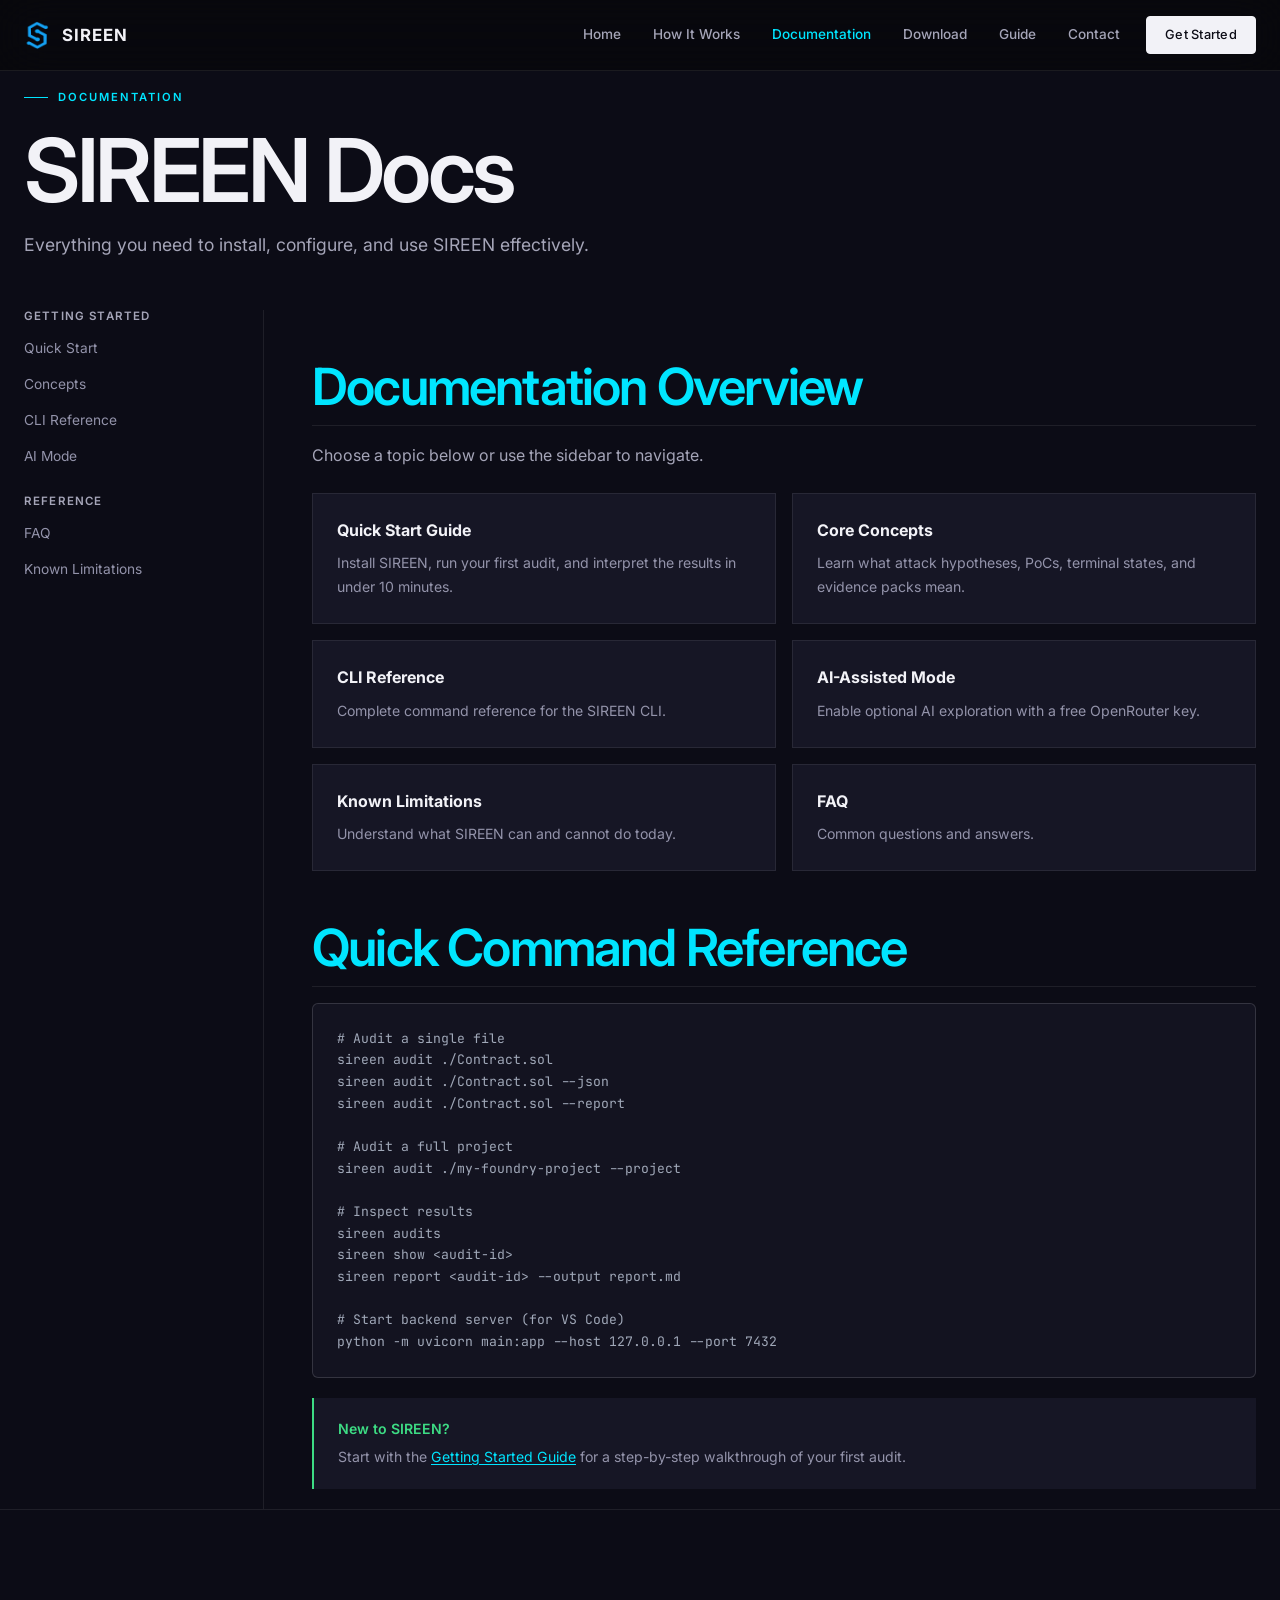
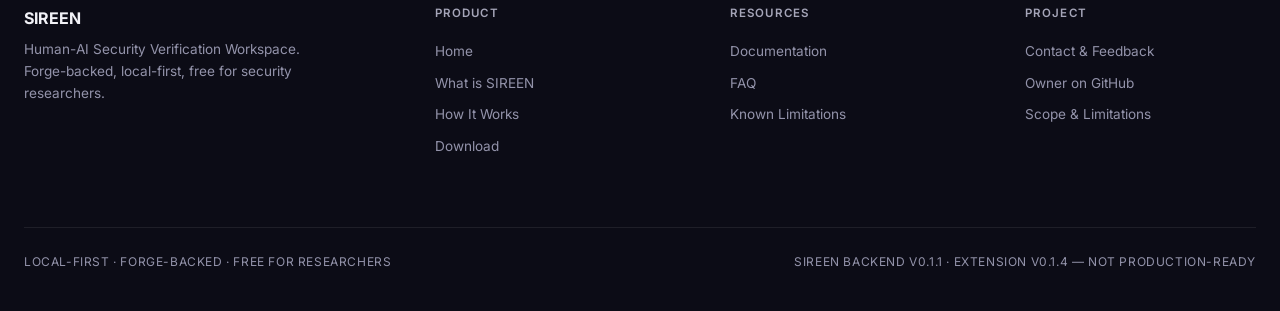
==== commit 280fa977: "audit(website): fix mobile overflow, contrast, headings, and false product claims Full-site audit ac" ====
--- a/docs/index.html
+++ b/docs/index.html
@@ -1,6 +1,7 @@
 <!doctype html>
 <html lang="en">
 <head>
+  <script>document.documentElement.classList.add("js");</script>
   <meta charset="utf-8">
   <meta name="viewport" content="width=device-width, initial-scale=1">
   <title>SIREEN Documentation</title>
@@ -20,14 +21,14 @@
   <meta name="twitter:title" content="SIREEN Documentation">
   <meta name="twitter:description" content="SIREEN documentation: quick start, CLI reference, concepts, AI-assisted mode, and known limitations.">
   <meta name="twitter:image" content="https://www.gaolaif.org/og-image.png">
-  <link rel="icon" href="../icon.png">
+  <link rel="icon" href="/icon.png">
 
   <!-- Fonts -->
   <link rel="preconnect" href="https://fonts.googleapis.com">
   <link rel="preconnect" href="https://fonts.gstatic.com" crossorigin>
   <link href="https://fonts.googleapis.com/css2?family=Inter:wght@300;400;500;600;700&family=JetBrains+Mono:wght@400;500&display=swap" rel="stylesheet">
 
-  <link rel="stylesheet" href="../assets/sireen.css">
+  <link rel="stylesheet" href="/assets/sireen.css">
   <style>
     .page-header { padding: 80px 0 20px; }
     .page-header h1 { margin: 20px 0 16px; }
@@ -43,7 +44,7 @@
       border-right: 1px solid var(--border-subtle);
       padding-right: 24px;
     }
-    .sidebar h4 {
+    .sidebar h2 {
       font-size: 0.72rem;
       font-weight: 600;
       letter-spacing: 0.1em;
@@ -51,7 +52,7 @@
       color: var(--text-secondary);
       margin: 24px 0 10px;
     }
-    .sidebar h4:first-child { margin-top: 0; }
+    .sidebar h2:first-child { margin-top: 0; }
     .sidebar a {
       display: block;
       color: var(--text-muted);
@@ -115,38 +116,41 @@
   </style>
 </head>
 <body>
+  <a class="skip-link" href="#main-content">Skip to main content</a>
 
   <header class="site-header">
     <div class="shell">
       <div class="nav-inner">
         <a class="brand" href="https://www.gaolaif.org/">
-          <img src="../icon.png" alt="SIREEN">
+          <img src="/icon.png" alt="">
           <span>SIREEN</span>
         </a>
         <nav class="desktop-nav">
-          <a href="../index.html">Home</a>
-          <a href="../index.html#how-it-works">How It Works</a>
-          <a href="index.html" class="active">Documentation</a>
-          <a href="../sireen/download.html">Download</a>
-          <a href="../guide.html">Guide</a>
-          <a class="btn btn-primary" href="../sireen/download.html" style="padding:8px 18px;font-size:0.8rem;">Get Started</a>
+          <a href="/">Home</a>
+          <a href="/#how-it-works">How It Works</a>
+          <a href="/docs" class="active">Documentation</a>
+          <a href="/sireen/download">Download</a>
+          <a href="/guide">Guide</a>
+          <a href="/contact">Contact</a>
+          <a class="btn btn-primary" href="/sireen/download" style="padding:8px 18px;font-size:0.8rem;">Get Started</a>
         </nav>
         <button class="mobile-menu-btn" aria-label="Toggle menu" aria-expanded="false">
           <svg width="20" height="20" viewBox="0 0 24 24" fill="none" stroke="currentColor" stroke-width="2"><path d="M3 12h18M3 6h18M3 18h18"/></svg>
         </button>
       </div>
       <nav class="mobile-nav">
-        <a href="../index.html">Home</a>
-        <a href="../index.html#how-it-works">How It Works</a>
-        <a href="index.html">Documentation</a>
-        <a href="../sireen/download.html">Download</a>
-        <a href="../guide.html">Guide</a>
-        <a href="../sireen/download.html" style="color:var(--accent);font-weight:600;">Get Started</a>
+        <a href="/">Home</a>
+        <a href="/#how-it-works">How It Works</a>
+        <a href="/docs">Documentation</a>
+        <a href="/sireen/download">Download</a>
+        <a href="/guide">Guide</a>
+        <a href="/contact">Contact</a>
+        <a href="/sireen/download" style="color:var(--accent);font-weight:600;">Get Started</a>
       </nav>
     </div>
   </header>
 
-  <main>
+  <main id="main-content">
     <div class="shell">
       <div class="page-header">
         <div class="eyebrow">Documentation</div>
@@ -156,15 +160,15 @@
 
       <div class="doc-grid">
         <aside class="sidebar">
-          <h4>Getting Started</h4>
-          <a href="../guide.html">Quick Start</a>
-          <a href="concepts.html">Concepts</a>
-          <a href="cli.html">CLI Reference</a>
-          <a href="ai-mode.html">AI Mode</a>
-
-          <h4>Reference</h4>
-          <a href="faq.html">FAQ</a>
-          <a href="limitations.html">Known Limitations</a>
+          <h2>Getting Started</h2>
+          <a href="/guide">Quick Start</a>
+          <a href="/docs/concepts">Concepts</a>
+          <a href="/docs/cli">CLI Reference</a>
+          <a href="/docs/ai-mode">AI Mode</a>
+
+          <h2>Reference</h2>
+          <a href="/docs/faq">FAQ</a>
+          <a href="/docs/limitations">Known Limitations</a>
         </aside>
 
         <div class="content">
@@ -172,27 +176,27 @@
           <p>Choose a topic below or use the sidebar to navigate.</p>
 
           <div class="card-grid stagger-grid">
-            <a href="../guide.html" class="card reveal">
+            <a href="/guide" class="card reveal">
               <b>Quick Start Guide</b>
               <p>Install SIREEN, run your first audit, and interpret the results in under 10 minutes.</p>
             </a>
-            <a href="concepts.html" class="card reveal">
+            <a href="/docs/concepts" class="card reveal">
               <b>Core Concepts</b>
               <p>Learn what attack hypotheses, PoCs, terminal states, and evidence packs mean.</p>
             </a>
-            <a href="cli.html" class="card reveal">
+            <a href="/docs/cli" class="card reveal">
               <b>CLI Reference</b>
               <p>Complete command reference for the SIREEN CLI.</p>
             </a>
-            <a href="ai-mode.html" class="card reveal">
+            <a href="/docs/ai-mode" class="card reveal">
               <b>AI-Assisted Mode</b>
               <p>Enable optional AI exploration with a free OpenRouter key.</p>
             </a>
-            <a href="limitations.html" class="card reveal">
+            <a href="/docs/limitations" class="card reveal">
               <b>Known Limitations</b>
               <p>Understand what SIREEN can and cannot do today.</p>
             </a>
-            <a href="faq.html" class="card reveal">
+            <a href="/docs/faq" class="card reveal">
               <b>FAQ</b>
               <p>Common questions and answers.</p>
             </a>
@@ -217,7 +221,7 @@
 
           <div class="callout callout-tip reveal">
             <b>New to SIREEN?</b>
-            <p>Start with the <a href="../guide.html">Getting Started Guide</a> for a step-by-step walkthrough of your first audit.</p>
+            <p>Start with the <a href="/guide">Getting Started Guide</a> for a step-by-step walkthrough of your first audit.</p>
           </div>
         </div>
       </div>
@@ -232,30 +236,32 @@
           <p>Human-AI Security Verification Workspace. Forge-backed, local-first, free for security researchers.</p>
         </div>
         <div class="footer-col">
-          <h4>Product</h4>
-          <a href="../index.html">Home</a>
-          <a href="../index.html#how-it-works">How It Works</a>
-          <a href="../sireen/download.html">Download</a>
+          <h3>Product</h3>
+          <a href="/">Home</a>
+                    <a href="/#what-is-sireen">What is SIREEN</a>
+          <a href="/#how-it-works">How It Works</a>
+          <a href="/sireen/download">Download</a>
         </div>
         <div class="footer-col">
-          <h4>Resources</h4>
-          <a href="index.html">Documentation</a>
-          <a href="faq.html">FAQ</a>
-          <a href="limitations.html">Known Limitations</a>
+          <h3>Resources</h3>
+          <a href="/docs">Documentation</a>
+          <a href="/docs/faq">FAQ</a>
+          <a href="/docs/limitations">Known Limitations</a>
         </div>
         <div class="footer-col">
-          <h4>Project</h4>
+          <h3>Project</h3>
+                    <a href="/contact">Contact &amp; Feedback</a>
           <a href="https://github.com/0766243478" target="_blank" rel="noopener">Owner on GitHub</a>
-          <a href="../index.html#differentiation">Scope &amp; Limitations</a>
+          <a href="/#differentiation">Scope &amp; Limitations</a>
         </div>
       </div>
       <div class="footer-bottom">
         <span>LOCAL-FIRST &middot; FORGE-BACKED &middot; FREE FOR RESEARCHERS</span>
-        <span>SIREEN CORE v0.1.1 &mdash; Not production-ready</span>
+        <span>SIREEN BACKEND v0.1.1 &middot; EXTENSION v0.1.4 &mdash; Not production-ready</span>
       </div>
     </div>
   </footer>
 
-  <script src="../assets/sireen.js"></script>
+  <script src="/assets/sireen.js"></script>
 </body>
 </html>
--- a/assets/sireen.css
+++ b/assets/sireen.css
@@ -5,18 +5,18 @@
 
 /* ── CSS Variables ────────────────────────────────────────── */
 :root {
-  /* Backgrounds — deeper, richer */
-  --bg-primary: #07070a;
-  --bg-secondary: #0c0c12;
-  --bg-tertiary: #11111a;
-  --bg-elevated: #181822;
-  --bg-card: rgba(17, 17, 26, 0.7);
-
-  /* Text */
-  --text-primary: #f0f0f5;
-  --text-secondary: #8a8a9a;
-  --text-muted: #5a5a6a;
-  --text-inverse: #07070a;
+  /* Backgrounds — deep but not harsh on the eye */
+  --bg-primary: #0c0c16;
+  --bg-secondary: #131320;
+  --bg-tertiary: #1a1a2a;
+  --bg-elevated: #222234;
+  --bg-card: rgba(26, 26, 42, 0.75);
+
+  /* Text — higher contrast for comfort */
+  --text-primary: #f2f2f7;
+  --text-secondary: #a5a5b8;
+  --text-muted: #9393aa; /* 5.9:1 on card background — passes WCAG AA */
+  --text-inverse: #0c0c16;
 
   /* Accents — electric, vibrant */
   --accent: #00e5ff;
@@ -27,11 +27,11 @@
   --accent-red: #ff6b6b;
   --accent-blue: #60a5fa;
 
-  /* Borders — extremely subtle */
-  --border-subtle: rgba(255, 255, 255, 0.05);
-  --border-medium: rgba(255, 255, 255, 0.08);
-  --border-strong: rgba(255, 255, 255, 0.12);
-  --border-accent: rgba(0, 229, 255, 0.18);
+  /* Borders — visible but refined */
+  --border-subtle: rgba(255, 255, 255, 0.08);
+  --border-medium: rgba(255, 255, 255, 0.14);
+  --border-strong: rgba(255, 255, 255, 0.20);
+  --border-accent: rgba(0, 229, 255, 0.30);
 
   /* Spacing — generous */
   --space-xs: 0.25rem;
@@ -202,10 +202,24 @@
   text-decoration: none;
 }
 
-.btn-primary {
+/* Higher specificity so nav link colour rules cannot override the
+   primary button's own foreground colour. */
+.btn.btn-primary,
+a.btn.btn-primary,
+.desktop-nav a.btn.btn-primary,
+.mobile-nav a.btn.btn-primary {
   background: var(--text-primary);
   color: var(--text-inverse);
   border-color: var(--text-primary);
+}
+
+.btn.btn-primary:hover,
+a.btn.btn-primary:hover,
+.desktop-nav a.btn.btn-primary:hover,
+.mobile-nav a.btn.btn-primary:hover {
+  background: var(--accent);
+  border-color: var(--accent);
+  color: var(--text-inverse);
 }
 
 .btn-primary:hover {
@@ -471,7 +485,7 @@
   line-height: 1.6;
 }
 
-.footer-col h4 {
+.footer-col h3 {
   font-size: 0.72rem;
   font-weight: 600;
   letter-spacing: 0.1em;
@@ -507,14 +521,23 @@
 }
 
 /* ── Reveal Animations ────────────────────────────────────── */
+/* Content is visible by default. Only hide it once JavaScript confirms it
+   can animate it back in — otherwise a blocked or failed script would
+   leave whole sections permanently invisible. */
 .reveal {
+  opacity: 1;
+  transform: none;
+}
+
+.js .reveal {
   opacity: 0;
   transform: translateY(30px);
   transition: opacity 0.7s cubic-bezier(0.4, 0, 0.2, 1),
               transform 0.7s cubic-bezier(0.4, 0, 0.2, 1);
 }
 
-.reveal.visible {
+.js .reveal.visible,
+.js .reveal.visible {
   opacity: 1;
   transform: translateY(0);
 }
@@ -742,6 +765,55 @@
   color: var(--text-primary);
 }
 
+/* ── Keyboard focus ───────────────────────────────────────── */
+/* Never remove the outline without providing a replacement. */
+a:focus-visible,
+button:focus-visible,
+summary:focus-visible,
+input:focus-visible,
+[tabindex]:focus-visible {
+  outline: 2px solid var(--accent);
+  outline-offset: 3px;
+  border-radius: var(--radius-sm);
+}
+
+.skip-link {
+  position: absolute;
+  left: -9999px;
+  top: 0;
+  z-index: 200;
+  background: var(--accent);
+  color: var(--text-inverse);
+  padding: 12px 20px;
+  font-weight: 600;
+  font-size: 0.9rem;
+  text-decoration: none;
+}
+.skip-link:focus {
+  left: 12px;
+  top: 12px;
+}
+
+/* ── Overflow safety ──────────────────────────────────────── */
+/* Grid and flex children default to an automatic minimum size equal to
+   their min-content width. Long unbreakable lines inside <pre> or <code>
+   then widened the whole column and pushed the page sideways on mobile.
+   Setting min-width to 0 lets the scroll containers do their job. */
+.doc-grid > *,
+.card-grid > *,
+.content,
+main > * {
+  min-width: 0;
+}
+
+pre, table, .code-block {
+  max-width: 100%;
+}
+
+td, th {
+  overflow-wrap: anywhere;
+}
+
 /* ── Reduced Motion ───────────────────────────────────────── */
 @media (prefers-reduced-motion: reduce) {
   *, *::before, *::after {
@@ -749,7 +821,8 @@
     animation-iteration-count: 1 !important;
     transition-duration: 0.01ms !important;
   }
-  .reveal {
+  .reveal,
+  .js .reveal {
     opacity: 1;
     transform: none;
   }
